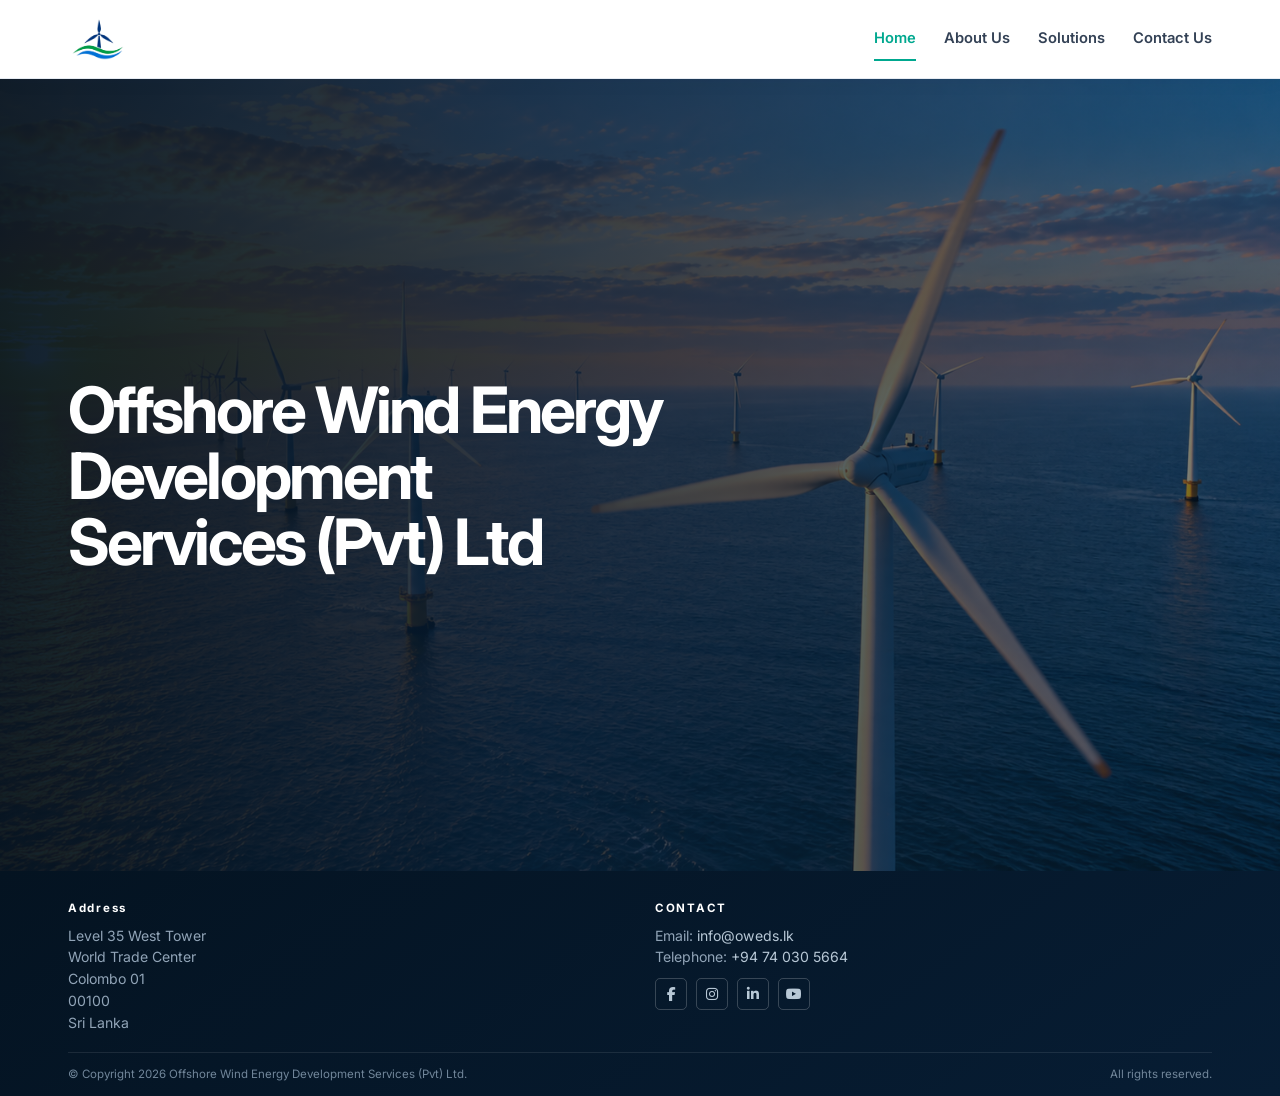
==== index.html @ 7c723510 "Add files via upload" ====
<!DOCTYPE html>
<html lang="en">
   <head>
      <meta charset="UTF-8" />
      <meta name="viewport" content="width=device-width, initial-scale=1.0" />
      <title>Offshore Wind Energy Development Services </title>
      <link rel="icon" type="image/png" href="assets/images/favicon.png">
      <meta
         name="description"
         content="Offshore Wind Energy Development Services (Pvt) Ltd connects global offshore-wind technology, investment and expertise with Sri Lankan capabilities."
      />
      <meta name="robots" content="index, follow" />
      <link rel="canonical" href="https://oweds.lk/" />
      <meta name="theme-color" content="#071D34" />
      <meta property="og:type" content="website" />
      <meta
         property="og:title"
         content="Offshore Wind Energy Development Services | OWEDS"
      />
      <meta
         property="og:description"
         content="Connecting global offshore-wind technology, investment and expertise with Sri Lankan capabilities."
      />
      <meta property="og:url" content="https://oweds.lk/" />
      <meta property="og:site_name" content="OWEDS.lk" />
      <meta name="twitter:card" content="summary_large_image" />
      <meta
         name="twitter:title"
         content="Offshore Wind Energy Development Services | OWEDS"
      />
      <meta
         name="twitter:description"
         content="Connecting global offshore-wind technology, investment and expertise with Sri Lankan capabilities."
      />
      <link rel="stylesheet" href="style.css" />
      <link
         href="https://fonts.googleapis.com/css2?family=Inter:wght@400;500;600;700;800&display=swap"
         rel="stylesheet"
      />
      <link
    rel="stylesheet"
    href="https://cdnjs.cloudflare.com/ajax/libs/font-awesome/6.7.2/css/all.min.css"
>
      <script type="application/ld+json">
         {
            "@context": "https://schema.org",
            "@graph": [
               {
                  "@type": "Organization",
                  "@id": "https://oweds.lk/#organization",
                  "name": "Offshore Wind Energy Development Services (Pvt) Ltd",
                  "url": "https://oweds.lk/",
                  "email": "info@oweds.lk",
                  "telephone": "+94 74 030 5664"
               },
               {
                  "@type": "WebSite",
                  "@id": "https://oweds.lk/#website",
                  "url": "https://oweds.lk/",
                  "name": "OWEDS.lk",
                  "publisher": { "@id": "https://oweds.lk/#organization" }
               }
            ]
         }
      </script>
   </head>
   <body>
      <header>
         <div class="container nav-container">
            <a href="index.html" class="brand" aria-label="OWEDS Home">
               <img src="assets/images/oweds-logo.png" alt="OWEDS" onerror="this.onerror=null;this.src='assets/images/oweds-logo.svg';"></a>
            <nav class="nav-links">
               <a href="index.html" class="active">Home</a
               ><a href="about.html">About Us</a
               ><a href="solutions.html">Solutions</a
               ><a href="contact.html">Contact Us</a
               >
            </nav>
         </div>
      </header>

<section class="hero">
            <div class="hero-overlay"></div>
            <div class="container">
               <div class="hero-content">
                  <!--<div class="hero-label">OFFSHORE WIND • SRI LANKA</div>-->
                  <h1>
                     Offshore Wind Energy Development <br>Services
                     (Pvt) Ltd
                  </h1>
                  
                  </div>
               </div>
            </div>
         </section>

      <main id="main-content" class="home-layout" aria-label="Home page content">
  <!-- Add the client-provided Home page text and sections here after approval. -->
</main>
      
      <footer>
   <div class="container">
      <div class="footer-content">
         <div class="footer-contact">
            <strong>Address</strong>
            <p>
               Level 35 West Tower<br />
               World Trade Center<br />
               Colombo 01<br />
               00100<br />
               Sri Lanka
            </p>
         </div>
         <div class="footer-contact">
            <strong>CONTACT</strong>

            <p>
               Email:
               <a href="mailto:info@oweds.lk">info@oweds.lk</a>
               <br />
               Telephone:
               <a href="tel:+94740305664">+94 74 030 5664</a>
            </p>

            <div class="social-links">
               <a
                  href="https://www.facebook.com/"
                  target="_blank"
                  rel="noopener noreferrer"
                  aria-label="Facebook"
               >
                  <i class="fa-brands fa-facebook-f"></i>
               </a>

               <a
                  href="https://www.instagram.com/"
                  target="_blank"
                  rel="noopener noreferrer"
                  aria-label="Instagram"
               >
                  <i class="fa-brands fa-instagram"></i>
               </a>

               <a
                  href="https://www.linkedin.com/company/"
                  target="_blank"
                  rel="noopener noreferrer"
                  aria-label="LinkedIn"
               >
                  <i class="fa-brands fa-linkedin-in"></i>
               </a>

               <a
                  href="https://www.youtube.com/"
                  target="_blank"
                  rel="noopener noreferrer"
                  aria-label="YouTube"
               >
                  <i class="fa-brands fa-youtube"></i>
               </a>
            </div>
         </div>
      </div>
      <div class="footer-bottom">
         <span
            >© Copyright 2026 Offshore Wind Energy Development Services (Pvt)
            Ltd.</span
         ><span>All rights reserved.</span>
      </div>
   </div>
</footer>

      <script src="script.js"></script>
   </body>
</html>
---- style.css ----
:root {

    --primary-color: #071d34;

    --primary-dark: #041321;

    --primary-light: #12395f;

    --accent-color: #00a88f;

    --accent-hover: #008f7a;

    --accent-light: #ddf7f2;

    --text-dark: #172337;

    --text-muted: #64748b;

    --text-light: #cbd5e1;

    --bg-light: #f4f7f9;

    --bg-white: #ffffff;

    --border-color: #e2e8f0;

    --border-dark: rgba(255, 255, 255, 0.12);

    --shadow-md: 0 15px 40px rgba(7, 29, 52, 0.1);

    --font-sans: "Inter", -apple-system, BlinkMacSystemFont, "Segoe UI", Roboto, Arial, sans-serif;

    --container-width: 1200px;

}



html {

    scroll-behavior: smooth;

    box-sizing: border-box;

}

*,

*::before,

*::after {

    box-sizing: inherit;

    margin: 0;

    padding: 0;

}

body {

    font-family: var(--font-sans);

    color: var(--text-dark);

    line-height: 1.7;

    background: var(--bg-light);

    -webkit-font-smoothing: antialiased;

    overflow-x: hidden;

}

img {

    max-width: 100%;

}

a {

    color: inherit;

}



h1,

h2,

h3,

h4,

h5,

h6 {

    color: var(--primary-color);

    font-weight: 700;

    line-height: 1.2;

    letter-spacing: -0.02em;

}

p {

    color: var(--text-muted);

}

.text-center {

    text-align: center;

}

.text-muted {

    color: var(--text-muted);

}

.mb-2 {

    margin-bottom: 1rem;

}

.mb-3 {

    margin-bottom: 1.5rem;

}

.mb-4 {

    margin-bottom: 2rem;

}

.mt-4 {

    margin-top: 2rem;

}



.container {

    width: 100%;

    max-width: var(--container-width);

    margin: 0 auto;

    padding: 0 28px;

}

.section {

    padding: 105px 0;

}

.section-bg-white {

    background: var(--bg-white);

}

.section-bg-light {

    background: var(--bg-light);

}



header {

    position: sticky;

    top: 0;

    z-index: 1000;

    background: rgba(255, 255, 255, 0.94);

    border-bottom: 1px solid rgba(226, 232, 240, 0.85);

    backdrop-filter: blur(16px);

    box-shadow: 0 4px 18px rgba(7, 29, 52, 0.035);

}

.nav-container {

    min-height: 78px;

    display: flex;

    align-items: center;

    justify-content: space-between;

}

.brand {

    display: inline-flex;

    align-items: center;

    color: var(--primary-color);

    text-decoration: none;

    font-size: 1.3rem;

    font-weight: 800;

    letter-spacing: 0.5px;

}

.brand span {

    color: var(--accent-color);

    margin-left: 4px;

}

.nav-links {

    display: flex;

    align-items: center;

    gap: 34px;

}

.nav-links a {

    position: relative;

    color: #334155;

    text-decoration: none;

    font-size: 0.92rem;

    font-weight: 600;

    transition: color 0.25s ease;

}

.nav-links a::after {

    content: "";

    position: absolute;

    left: 0;

    bottom: -9px;

    width: 0;

    height: 2px;

    background: var(--accent-color);

    transition: width 0.25s ease;

}

.nav-links a:hover,

.nav-links a.active {

    color: var(--accent-color);

}

.nav-links a:hover::after,

.nav-links a.active::after {

    width: 100%;

}

.nav-cta {

    padding: 10px 17px;

    border: 1px solid var(--primary-color);

    color: var(--primary-color) !important;

}

.nav-cta::after {

    display: none;

}



.btn {

    display: inline-flex;

    align-items: center;

    justify-content: center;

    min-height: 52px;

    padding: 0 28px;

    border: 2px solid transparent;

    border-radius: 3px;

    font-size: 0.9rem;

    font-weight: 700;

    text-decoration: none;

    cursor: pointer;

    transition: all 0.25s ease;

}

.btn:hover {

    transform: translateY(-3px);

}

.btn-primary {

    background: var(--accent-color);

    color: #fff;

    box-shadow: 0 10px 25px rgba(0, 168, 143, 0.18);

}

.btn-primary:hover {

    background: var(--accent-hover);

    box-shadow: 0 14px 30px rgba(0, 168, 143, 0.25);

}

.btn-outline {

    background: transparent;

    color: #fff;

    border-color: rgba(255, 255, 255, 0.75);

}

.btn-outline:hover {

    background: #fff;

    color: var(--primary-color);

    border-color: #fff;

}



.hero {

    position: relative;

    min-height: 760px;

    height: 88vh;

    display: flex;

    align-items: center;

    overflow: hidden;

    background: var(--primary-color) url("./assets/images/hero-bg.png") center/cover no-repeat;

}

.hero-overlay {

    position: absolute;

    inset: 0;

    background: linear-gradient(90deg, rgba(4, 19, 33, 0.94), rgba(7, 29, 52, 0.82) 42%, rgba(7, 29, 52, 0.48));

    z-index: 1;

}

.hero .container {

    position: relative;

    z-index: 2;

}

.hero-content {

    max-width: 860px;

    padding-top: 30px;

}

.hero-label,

.section-label {

    display: inline-block;

    color: var(--accent-color);

    font-size: 0.72rem;

    font-weight: 800;

    letter-spacing: 0.16em;

    text-transform: uppercase;

}

.hero-label {

    margin-bottom: 24px;

    color: #8eeadd;

}

.hero-label::before {

    content: "";

    display: inline-block;

    width: 34px;

    height: 2px;

    margin-right: 12px;

    vertical-align: middle;

    background: var(--accent-color);

}

.hero h1 {

    max-width: 860px;

    margin-bottom: 28px;

    color: #fff;

    font-size: clamp(3rem, 5vw, 5.1rem);

    line-height: 1.03;

    letter-spacing: -0.045em;

}

.hero h1 span {

    display: block;

    color: #69e4d1;

}

.hero-subtitle {

    max-width: 700px;

    margin-bottom: 34px;

    color: #e2e8f0;

    font-size: 1.2rem;

    line-height: 1.8;

}

.hero-buttons {

    display: flex;

    flex-wrap: wrap;

    gap: 14px;

}

.hero-location {

    margin-top: 42px;

    color: rgba(255, 255, 255, 0.65);

    font-size: 0.72rem;

    font-weight: 700;

    letter-spacing: 0.15em;

    text-transform: uppercase;

}



.page-header {

    padding: 95px 0;

    text-align: center;

    background: linear-gradient(135deg, var(--primary-dark), var(--primary-color));

    color: #fff;

}

.page-header .section-label {

    color: #72e4d3;

    margin-bottom: 17px;

}

.page-header h1 {

    color: #fff;

    font-size: clamp(2.3rem, 4vw, 3.5rem);

}

.page-header p {

    max-width: 760px;

    margin: 18px auto 0;

    color: #b9c7d5;

}



.section-intro {

    max-width: 850px;

    margin-bottom: 58px;

}

.section-intro .section-label {

    margin-bottom: 18px;

}

.section-intro h2 {

    margin-bottom: 22px;

    font-size: clamp(2.1rem, 3.6vw, 3.2rem);

    letter-spacing: -0.035em;

}

.section-intro p {

    max-width: 760px;

    font-size: 1rem;

    line-height: 1.88;

}



.bridge-grid {

    display: grid;

    grid-template-columns: minmax(0, 1.05fr) minmax(0, 0.95fr);

    gap: 70px;

    align-items: stretch;

}

.bridge-content h3 {

    margin-bottom: 24px;

    font-size: 2.1rem;

}

.bridge-content p {

    max-width: 650px;

    margin-bottom: 18px;

    line-height: 1.88;

}

.text-link {

    display: inline-flex;

    margin-top: 10px;

    color: var(--primary-color);

    text-decoration: none;

    font-weight: 700;

}

.text-link:hover {

    color: var(--accent-color);

}

.growth-card {

    position: relative;

    padding: 42px;

    background: linear-gradient(145deg, #f4f8fa, #eef4f7);

    border: 1px solid var(--border-color);

    box-shadow: var(--shadow-md);

    overflow: hidden;

}

.growth-card-header {

    display: flex;

    gap: 18px;

    margin-bottom: 28px;

}

.growth-card .small-label {

    display: block;

    margin-bottom: 7px;

    color: var(--text-muted);

    font-size: 0.65rem;

    font-weight: 800;

    letter-spacing: 0.15em;

    text-transform: uppercase;

}

.growth-card h3 {

    font-size: 1.8rem;

}

.growth-number {

    color: var(--accent-color);

    font-size: 1.4rem;

    font-weight: 800;

}

.impact-list {

    border-top: 1px solid var(--border-color);

    margin-top: 28px;

}

.impact-item {

    display: grid;

    grid-template-columns: 1fr;

    padding: 17px 0;

    border-bottom: 1px solid var(--border-color);

}

.impact-item strong {

    color: var(--primary-color);

    font-size: 0.9rem;

}



.section-dark {

    position: relative;

    background: linear-gradient(135deg, var(--primary-dark), var(--primary-color));

    overflow: hidden;

}

.section-heading-light {

    max-width: 780px;

    margin-bottom: 55px;

}

.section-heading-light .section-label {

    color: #72e4d3;

}

.section-heading-light h2 {

    color: #fff;

    margin: 17px 0 20px;

    font-size: clamp(2.2rem, 3.5vw, 3.3rem);

}

.section-heading-light p {

    color: #afc0d0;

    max-width: 700px;

}

.why-grid {

    display: grid;

    grid-template-columns: repeat(4, 1fr);

    gap: 18px;

}

.why-card {

    min-height: 300px;

    padding: 32px 27px;

    background: rgba(255, 255, 255, 0.035);

    border: 1px solid var(--border-dark);

    transition: all 0.3s ease;

}

.why-card:hover {

    transform: translateY(-7px);

    background: rgba(255, 255, 255, 0.06);

    border-color: rgba(0, 168, 143, 0.5);

}

.why-card h3 {

    color: #fff;

    margin-bottom: 14px;

    font-size: 1.18rem;

}

.why-card p {

    color: #9fb1c2;

    font-size: 0.9rem;

    line-height: 1.75;

}



.positioning-flow {

    display: grid;

    grid-template-columns: 1fr auto 1fr auto 1fr auto 1fr auto 1.25fr;

    align-items: stretch;

    gap: 12px;

    padding: 28px;

    background: #f6f9fa;

    border: 1px solid var(--border-color);

}

.flow-item {

    min-height: 150px;

    padding: 22px;

    display: flex;

    flex-direction: column;

    justify-content: space-between;

    background: #fff;

    border: 1px solid var(--border-color);

}

.flow-item span {

    color: var(--accent-color);

    font-size: 0.68rem;

    font-weight: 800;

    letter-spacing: 0.12em;

}

.flow-item h3 {

    font-size: 0.98rem;

    line-height: 1.35;

}

.flow-item.highlight {

    background: linear-gradient(145deg, var(--primary-color), var(--primary-light));

    border-color: transparent;

}

.flow-item.highlight h3 {

    color: #fff;

}

.flow-item.highlight span {

    color: #72e4d3;

}

.flow-arrow {

    align-self: center;

    color: var(--accent-color);

    font-size: 1.5rem;

    font-weight: 700;

}



.cta-section {

    padding: 110px 0;

    background: linear-gradient(135deg, #eaf7f4, #f4f8fa);

    border-top: 1px solid var(--border-color);

}

.cta-content {

    max-width: 850px;

}

.cta-content h2 {

    margin: 17px 0 23px;

    font-size: clamp(2.2rem, 4vw, 4rem);

    letter-spacing: -0.035em;

}

.cta-content p {

    max-width: 720px;

    margin-bottom: 32px;

    line-height: 1.85;

}



/* About */

.about-intro {

    max-width: 850px;

    margin-bottom: 58px;

}

.about-intro .about-intro-label {

    display: inline-block;

    margin-bottom: 18px;

    color: var(--accent-color);

    font-size: 0.72rem;

    font-weight: 800;

    letter-spacing: 0.16em;

    text-transform: uppercase;

}

.about-intro h2 {

    margin-bottom: 24px;

    font-size: clamp(2.3rem, 4vw, 3.5rem);

}

.about-intro p {

    max-width: 800px;

    margin-bottom: 18px;

    line-height: 1.9;

}

.about-role-grid {

    display: grid;

    grid-template-columns: repeat(3, 1fr);

    gap: 18px;

}

.about-role-card {

    min-height: 285px;

    padding: 32px 28px;

    background: #fff;

    border: 1px solid var(--border-color);

    transition: all 0.3s ease;

}

.about-role-card:hover {

    transform: translateY(-7px);

    border-color: rgba(0, 168, 143, 0.45);

    box-shadow: var(--shadow-md);

}

.about-role-card h3 {

    margin-bottom: 15px;

    font-size: 1.2rem;

}

.about-role-card p {

    font-size: 0.9rem;

    line-height: 1.8;

}

.vision-mission-grid {

    display: grid;

    grid-template-columns: repeat(2, 1fr);

    gap: 22px;

}

.vision-card,

.mission-card {

    min-height: 430px;

    padding: 42px;

    border: 1px solid var(--border-color);

}

.vision-card {

    background: #fff;

}

.mission-card {

    background: linear-gradient(145deg, var(--primary-color), var(--primary-light));

}

.vision-card h2,

.mission-card h2 {

    margin: 17px 0 24px;

    font-size: 2rem;

}

.mission-card h2 {

    color: #fff;

}

.mission-card .section-label {

    color: #72e4d3;

}

.vm-quote {

    font-size: 0.98rem;

    line-height: 1.9;

}

.vision-card .vm-quote {

    color: var(--text-muted);

}

.mission-card .vm-quote {

    color: #c6d3de;

}

.approach-grid {

    display: grid;

    grid-template-columns: 1fr auto 1fr;

    align-items: stretch;

    gap: 25px;

}

.approach-side {

    padding: 40px;

    background: var(--bg-light);

    border: 1px solid var(--border-color);

}

.approach-side h3 {

    margin-bottom: 18px;

    font-size: 1.65rem;

}

.approach-side p {

    font-size: 0.94rem;

    line-height: 1.85;

}

.approach-divider {

    display: flex;

    align-items: center;

    justify-content: center;

    width: 55px;

}

.approach-divider span {

    display: flex;

    align-items: center;

    justify-content: center;

    width: 45px;

    height: 45px;

    border-radius: 50%;

    background: var(--accent-color);

    color: #fff;

    font-size: 1.25rem;

    font-weight: 700;

}

.partner-grid {

    display: grid;

    grid-template-columns: repeat(4, 1fr);

    gap: 18px;

}

.partner-card {

    min-height: 285px;

    padding: 30px 26px;

    background: rgba(255, 255, 255, 0.04);

    border: 1px solid var(--border-dark);

    transition: all 0.3s ease;

}

.partner-card:hover {

    transform: translateY(-7px);

    background: rgba(255, 255, 255, 0.07);

    border-color: rgba(0, 168, 143, 0.5);

}

.partner-card h3 {

    color: #fff;

    margin-bottom: 14px;

    font-size: 1.08rem;

}

.partner-card p {

    color: #99aebf;

    font-size: 0.88rem;

    line-height: 1.75;

}

.value-chain-modern {

    display: grid;

    grid-template-columns: repeat(3, 1fr);

    gap: 18px;

}

.value-chain-item {

    min-height: 205px;

    padding: 28px;

    background: #fff;

    border: 1px solid var(--border-color);

    transition: all 0.3s ease;

}

.value-chain-item:hover {

    transform: translateY(-6px);

    box-shadow: var(--shadow-md);

}

.value-chain-item strong {

    display: block;

    margin-bottom: 10px;

    color: var(--primary-color);

    font-size: 1.05rem;

}

.value-chain-item p {

    font-size: 0.86rem;

    line-height: 1.75;

}



/* Solutions */

.service-grid {

    display: grid;

    grid-template-columns: repeat(3, 1fr);

    gap: 18px;

}

.service-card {

    min-height: 240px;

    padding: 32px 28px;

    background: #fff;

    border: 1px solid var(--border-color);

    transition: all 0.3s ease;

}

.service-card:hover {

    transform: translateY(-7px);

    border-color: rgba(0, 168, 143, 0.4);

    box-shadow: var(--shadow-md);

}

.service-card h3 {

    margin-bottom: 14px;

    font-size: 1.12rem;

}

.service-card p {

    font-size: 0.88rem;

    line-height: 1.8;

}

.solutions-objectives-grid {

    display: grid;

    grid-template-columns: repeat(4, 1fr);

    gap: 18px;

}

.solutions-objective-card {

    min-height: 300px;

    padding: 30px 26px;

    background: #fff;

    border: 1px solid var(--border-color);

    transition: all 0.3s ease;

}

.solutions-objective-card:hover {

    transform: translateY(-7px);

    border-color: rgba(0, 168, 143, 0.4);

    box-shadow: var(--shadow-md);

}

.solutions-objective-card h3 {

    margin-bottom: 14px;

    font-size: 1.06rem;

}

.solutions-objective-card p {

    font-size: 0.86rem;

    line-height: 1.75;

}



/* Contact */

.contact-intro {

    max-width: 850px;

    margin-bottom: 58px;

}

.contact-intro h2 {

    margin: 17px 0 24px;

    font-size: clamp(2.2rem, 3.8vw, 3.3rem);

}

.contact-intro p {

    max-width: 820px;

    margin-bottom: 18px;

    line-height: 1.9;

}

.contact-layout {

    display: grid;

    grid-template-columns: minmax(0, 1fr) minmax(0, 0.9fr);

    gap: 24px;

    align-items: stretch;

}

.contact-details {

    padding: 42px;

    background: var(--bg-light);

    border: 1px solid var(--border-color);

}

.contact-detail-header {

    margin-bottom: 38px;

}

.contact-detail-header h3 {

    margin-top: 17px;

    font-size: 1.8rem;

}

.contact-detail-item {

    display: flex;

    align-items: center;

    gap: 18px;

    padding: 22px 0;

    border-bottom: 1px solid var(--border-color);

}

.contact-detail-icon {

    display: flex;

    align-items: center;

    justify-content: center;

    flex-shrink: 0;

    width: 48px;

    height: 48px;

    background: var(--accent-light);

    color: var(--accent-color);

    font-weight: 800;

}

.contact-detail-item span {

    display: block;

    margin-bottom: 5px;

    color: var(--text-muted);

    font-size: 0.65rem;

    font-weight: 800;

    letter-spacing: 0.14em;

}

.contact-detail-item a {

    color: var(--primary-color);

    font-size: 1rem;

    font-weight: 700;

    text-decoration: none;

}

.contact-detail-item a:hover {

    color: var(--accent-color);

}

.contact-note {

    margin-top: 28px;

    padding: 20px;

    background: #fff;

    border-left: 3px solid var(--accent-color);

}

.contact-note strong {

    display: block;

    margin-bottom: 8px;

    color: var(--primary-color);

    font-size: 0.9rem;

}

.contact-note p {

    font-size: 0.86rem;

    line-height: 1.75;

}

.contact-action-card {

    position: relative;

    display: flex;

    flex-direction: column;

    justify-content: center;

    padding: 50px;

    background: linear-gradient(145deg, var(--primary-color), var(--primary-light));

    overflow: hidden;

}

.contact-action-card .section-label {

    color: #72e4d3;

}

.contact-action-card h2 {

    max-width: 500px;

    margin: 17px 0 20px;

    color: #fff;

    font-size: clamp(2rem, 3.2vw, 2.8rem);

}

.contact-action-card p {

    max-width: 510px;

    margin-bottom: 30px;

    color: #b8c8d6;

    line-height: 1.85;

}

.contact-partnership-grid {

    display: grid;

    grid-template-columns: repeat(4, 1fr);

    gap: 18px;

}

.contact-partnership-card {

    min-height: 250px;

    padding: 30px 26px;

    background: #fff;

    border: 1px solid var(--border-color);

    transition: all 0.3s ease;

}

.contact-partnership-card:hover {

    transform: translateY(-7px);

    border-color: rgba(0, 168, 143, 0.4);

    box-shadow: var(--shadow-md);

}

.contact-partnership-card h3 {

    margin-bottom: 13px;

    font-size: 1.08rem;

}

.contact-partnership-card p {

    font-size: 0.86rem;

    line-height: 1.75;

}



/* Generic */

.card {

    height: 100%;

    padding: 40px 30px;

    background: #fff;

    border: 1px solid var(--border-color);

    transition: all 0.3s ease;

}

.card:hover {

    transform: translateY(-6px);

    box-shadow: var(--shadow-md);

    border-color: rgba(0, 168, 143, 0.4);

}

.form-group {

    margin-bottom: 1.5rem;

}

.form-control {

    width: 100%;

    padding: 14px 16px;

    border: 1px solid var(--border-color);

    border-radius: 4px;

    background: #fff;

    font-family: var(--font-sans);

    font-size: 1rem;

}

.form-control:focus {

    outline: none;

    border-color: var(--accent-color);

    box-shadow: 0 0 0 4px rgba(0, 168, 143, 0.08);

}



footer {

    padding: 70px 0 28px;

    background: linear-gradient(145deg, #041321, var(--primary-color));

    color: #fff;

}

.footer-content {

    display: grid;

    grid-template-columns: 1.5fr 1fr;

    gap: 60px;

    padding-bottom: 45px;

}

.footer-brand .brand {

    margin-bottom: 17px;

    color: #fff;

}

.footer-brand p,

.footer-contact p {

    color: #91a4b7;

}

.footer-contact strong {

    display: block;

    margin-bottom: 14px;

    color: #fff;

    font-size: 0.72rem;

    letter-spacing: 0.15em;

}

.footer-contact a {

    color: #b8c8d6;

    text-decoration: none;

}

.footer-contact a:hover {

    color: #72e4d3;

}

.footer-bottom {

    display: flex;

    justify-content: space-between;

    gap: 20px;

    padding-top: 25px;

    border-top: 1px solid rgba(255, 255, 255, 0.09);

    color: #71869a;

    font-size: 0.76rem;

}



.reveal {

    opacity: 0;

    transform: translateY(30px);

    transition:

        opacity 0.75s ease,

        transform 0.75s cubic-bezier(0.5, 0, 0, 1);

}

.reveal.active {

    opacity: 1;

    transform: translateY(0);

}



@media (max-width: 1100px) {

    .why-grid,

    .solutions-objectives-grid,

    .partner-grid,

    .contact-partnership-grid {

        grid-template-columns: repeat(2, 1fr);

    }

    .positioning-flow {

        grid-template-columns: repeat(2, 1fr);

    }

    .flow-arrow {

        display: none;

    }

    .service-grid {

        grid-template-columns: repeat(2, 1fr);

    }

}



@media (max-width: 992px) {

    .bridge-grid,

    .contact-layout,

    .vision-mission-grid {

        grid-template-columns: 1fr;

        gap: 28px;

    }

    .about-role-grid,

    .value-chain-modern {

        grid-template-columns: repeat(2, 1fr);

    }

    .approach-grid {

        grid-template-columns: 1fr;

    }

    .approach-divider {

        width: 100%;

        height: 55px;

    }

    .approach-divider span {

        transform: rotate(90deg);

    }

}



@media (max-width: 768px) {

    .container {

        padding: 0 20px;

    }

    .section {

        padding: 75px 0;

    }

    .nav-container {

        flex-direction: column;

        gap: 16px;

        padding: 18px 20px;

    }

    .nav-links {

        flex-wrap: wrap;

        justify-content: center;

        gap: 16px 20px;

    }

    .nav-cta {

        display: none;

    }

    .hero {

        min-height: 680px;

        height: auto;

        padding: 105px 0;

    }

    .hero h1 {

        font-size: clamp(2.7rem, 11vw, 4rem);

    }

    .hero-subtitle {

        font-size: 1rem;

    }

    .hero-buttons {

        flex-direction: column;

        align-items: stretch;

    }

    .hero-buttons .btn {

        width: 100%;

    }

    .hero-location {

        font-size: 0.6rem;

        line-height: 1.8;

    }

    .about-role-grid,

    .value-chain-modern,

    .why-grid,

    .solutions-objectives-grid,

    .service-grid,

    .partner-grid,

    .contact-partnership-grid {

        grid-template-columns: 1fr;

    }

    .positioning-flow {

        grid-template-columns: 1fr;

        padding: 15px;

    }

    .flow-arrow {

        display: block;

        transform: rotate(90deg);

        height: 20px;

        text-align: center;

    }

    .footer-content {

        grid-template-columns: 1fr;

        text-align: center;

        gap: 35px;

    }

    .footer-bottom {

        flex-direction: column;

        text-align: center;

    }

    .footer-heading {

    display: block;

    margin-bottom: 14px;

    color: white;

    font-size: 0.72rem;

    letter-spacing: 0.15em;

    }
}


/* Responsive logo */
.brand {
    display: inline-flex;
    align-items: center;
    flex: 0 1 auto;
    min-width: 0;
    text-decoration: none;
}

.brand img {
    display: block;
    width: auto;
    height: 42px;
    max-width: 180px;
    object-fit: contain;
}

/* Keep the logo and navigation inline on tablets and small desktops. */
@media (min-width: 601px) and (max-width: 1100px) {
    .nav-container {
        flex-direction: row;
        flex-wrap: nowrap;
        align-items: center;
        gap: 12px;
        padding: 12px 20px;
    }

    .brand {
        flex-shrink: 1;
    }

    .brand img {
        height: 34px;
        max-width: 145px;
    }

    .nav-links {
        flex: 1 1 auto;
        min-width: 0;
        flex-wrap: nowrap;
        justify-content: flex-end;
        gap: clamp(8px, 1.3vw, 16px);
    }

    .nav-links a {
        font-size: clamp(0.72rem, 1.45vw, 0.86rem);
        white-space: nowrap;
    }

    .nav-cta {
        padding: 7px 10px;
    }
}

/* Keep the full desktop header balanced. */
@media (min-width: 1101px) {
    .nav-container {
        flex-direction: row;
        align-items: center;
        justify-content: space-between;
        gap: 20px;
    }

    .brand img {
        height: 42px;
        max-width: 180px;
    }

    .nav-links {
        gap: clamp(18px, 2.2vw, 34px);
    }
}

/* On narrow phones, keep the logo within the available width. */
@media (max-width: 600px) {
    .brand img {
        height: 40px;
        max-width: 170px;
    }
}

/* Footer social media icons */
.social-links {
    display: flex;
    align-items: center;
    gap: 12px;
    margin-top: 20px;
}

.social-links a {
    display: inline-flex;
    align-items: center;
    justify-content: center;
    width: 40px;
    height: 40px;
    border: 1px solid rgba(255, 255, 255, 0.2);
    border-radius: 5px;
    color: #b8c8d6;
    font-size: 17px;
    text-decoration: none;
    transition: all 0.25s ease;
}

.social-links a:hover {
    background: var(--accent-color);
    border-color: var(--accent-color);
    color: #ffffff;
    transform: translateY(-3px);
}

@media (max-width: 768px) {
    .social-links {
        justify-content: center;
    }
}

/* Separate contact call-to-action section */
.contact-cta-section {
    padding: 80px 0;
}

/* Centered contact card */
.contact-action-card-centered {
    width: 100%;
    max-width: 900px;
    min-height: 350px;
    margin: 0 auto;
    align-items: center;
    justify-content: center;
    text-align: center;
    padding: clamp(30px, 5vw, 65px);
}

/* Center the card content */
.contact-action-card-centered .section-label {
    display: block;
    margin-bottom: 10px;
}

.contact-action-card-centered h2 {
    max-width: 700px;
    margin: 17px auto 20px;
}

.contact-action-card-centered p {
    max-width: 650px;
    margin: 0 auto 30px;
}

.contact-action-card-centered .btn {
    align-self: center;
}

/* Tablet and mobile adjustments */
@media (max-width: 768px) {
    .contact-cta-section {
        padding: 55px 0;
    }

    .contact-action-card-centered {
        min-height: auto;
        padding: 35px 22px;
    }
}


/* =========================================================
   OWEDS layout revision — shared banners, responsive layout
   ========================================================= */
html { min-height: 100%; }
body {
  min-height: 100vh;
  display: flex;
  flex-direction: column;
}
body > header { flex: 0 0 auto; width: 100%; }
.site-banner {
  position: relative;
  isolation: isolate;
  display: flex;
  align-items: center;
  justify-content: center;
  width: 100%;
  height: clamp(40px, 8.25vw, 66px);
  min-height: 40px;
  overflow: hidden;
  background-color: #071d34;
  background-image:
    linear-gradient(90deg, rgba(4, 19, 33, .73), rgba(7, 29, 52, .56), rgba(4, 19, 33, .73)),
    url("assets/images/hero-bg.png"),
    url("assets/images/banner-bg.svg");
  background-position: center, center 43%, center;
  background-size: cover, cover, cover;
  background-repeat: no-repeat;
  text-align: center;
}
.site-banner-inner {
  width: 100%;
  max-width: 1500px;
  margin: 0 auto;
  padding: 0 14px;
}
.site-banner h1 {
  margin: 0;
  padding: 0;
  color: #fff;
  font-family: "Inter", -apple-system, BlinkMacSystemFont, "Segoe UI", Arial, sans-serif;
  font-size: 22px;
  font-weight: 600;
  line-height: 1.1;
  letter-spacing: .005em;
  text-align: center;
  white-space: nowrap;
}
main { flex: 1 0 auto; width: 100%; }
main.home-layout {
  flex: 1 0 auto;
  min-height: 0;
  padding: 0;
  background: #fff;
}
/* Typography styles are ready for the text the client will provide later. */
.client-copy { max-width: 900px; margin: 0 auto; font-family: var(--font-sans); }
.client-copy h2 { margin: 0 0 20px; font-size: clamp(1.7rem, 3.4vw, 2.6rem); line-height: 1.2; }
.client-copy h3 { margin: 28px 0 12px; font-size: clamp(1.2rem, 2.3vw, 1.55rem); }
.client-copy p { margin: 0 0 18px; font-size: 1rem; line-height: 1.85; }
footer {
  flex: 0 0 auto;
  width: 100%;
  padding: 28px 0 12px;
}
.footer-content {
  grid-template-columns: minmax(0, 1fr) minmax(0, 1fr);
  gap: 30px;
  padding-bottom: 18px;
}
.footer-contact strong { margin-bottom: 6px; }
.footer-contact p { margin-bottom: 0; font-size: .88rem; line-height: 1.55; }
.social-links { margin-top: 10px; gap: 9px; }
.social-links a { width: 32px; height: 32px; font-size: 14px; }
.footer-bottom {
  align-items: center;
  gap: 14px;
  padding-top: 12px;
  font-size: .72rem;
}
.footer-bottom span:last-child { margin-left: auto; text-align: right; white-space: nowrap; }

@media (max-width: 768px) {
  .site-banner { height: clamp(40px, 8.25vw, 58px); }
  .site-banner-inner { padding: 0 10px; }
  .site-banner h1 { font-size: clamp(10px, 2.9vw, 18px); letter-spacing: 0; }
  body > header .nav-container { min-height: auto; }
  .footer-content { grid-template-columns: 1fr 1fr; gap: 22px; padding-bottom: 16px; }
  footer { padding: 24px 0 10px; }
  .footer-bottom { align-items: flex-start; }
}
@media (max-width: 480px) {
  .site-banner { height: 40px; }
  .site-banner h1 { font-size: clamp(9.5px, 2.75vw, 13px); }
  .footer-content { grid-template-columns: 1fr; gap: 18px; }
  .footer-bottom { flex-direction: column; gap: 5px; }
  .footer-bottom span:last-child { margin-left: 0; text-align: left; }
  .footer-contact p { font-size: .86rem; }
}

@media (prefers-reduced-motion: reduce) {
  html { scroll-behavior: auto; }
  *, *::before, *::after { animation-duration: .01ms !important; transition-duration: .01ms !important; }
}
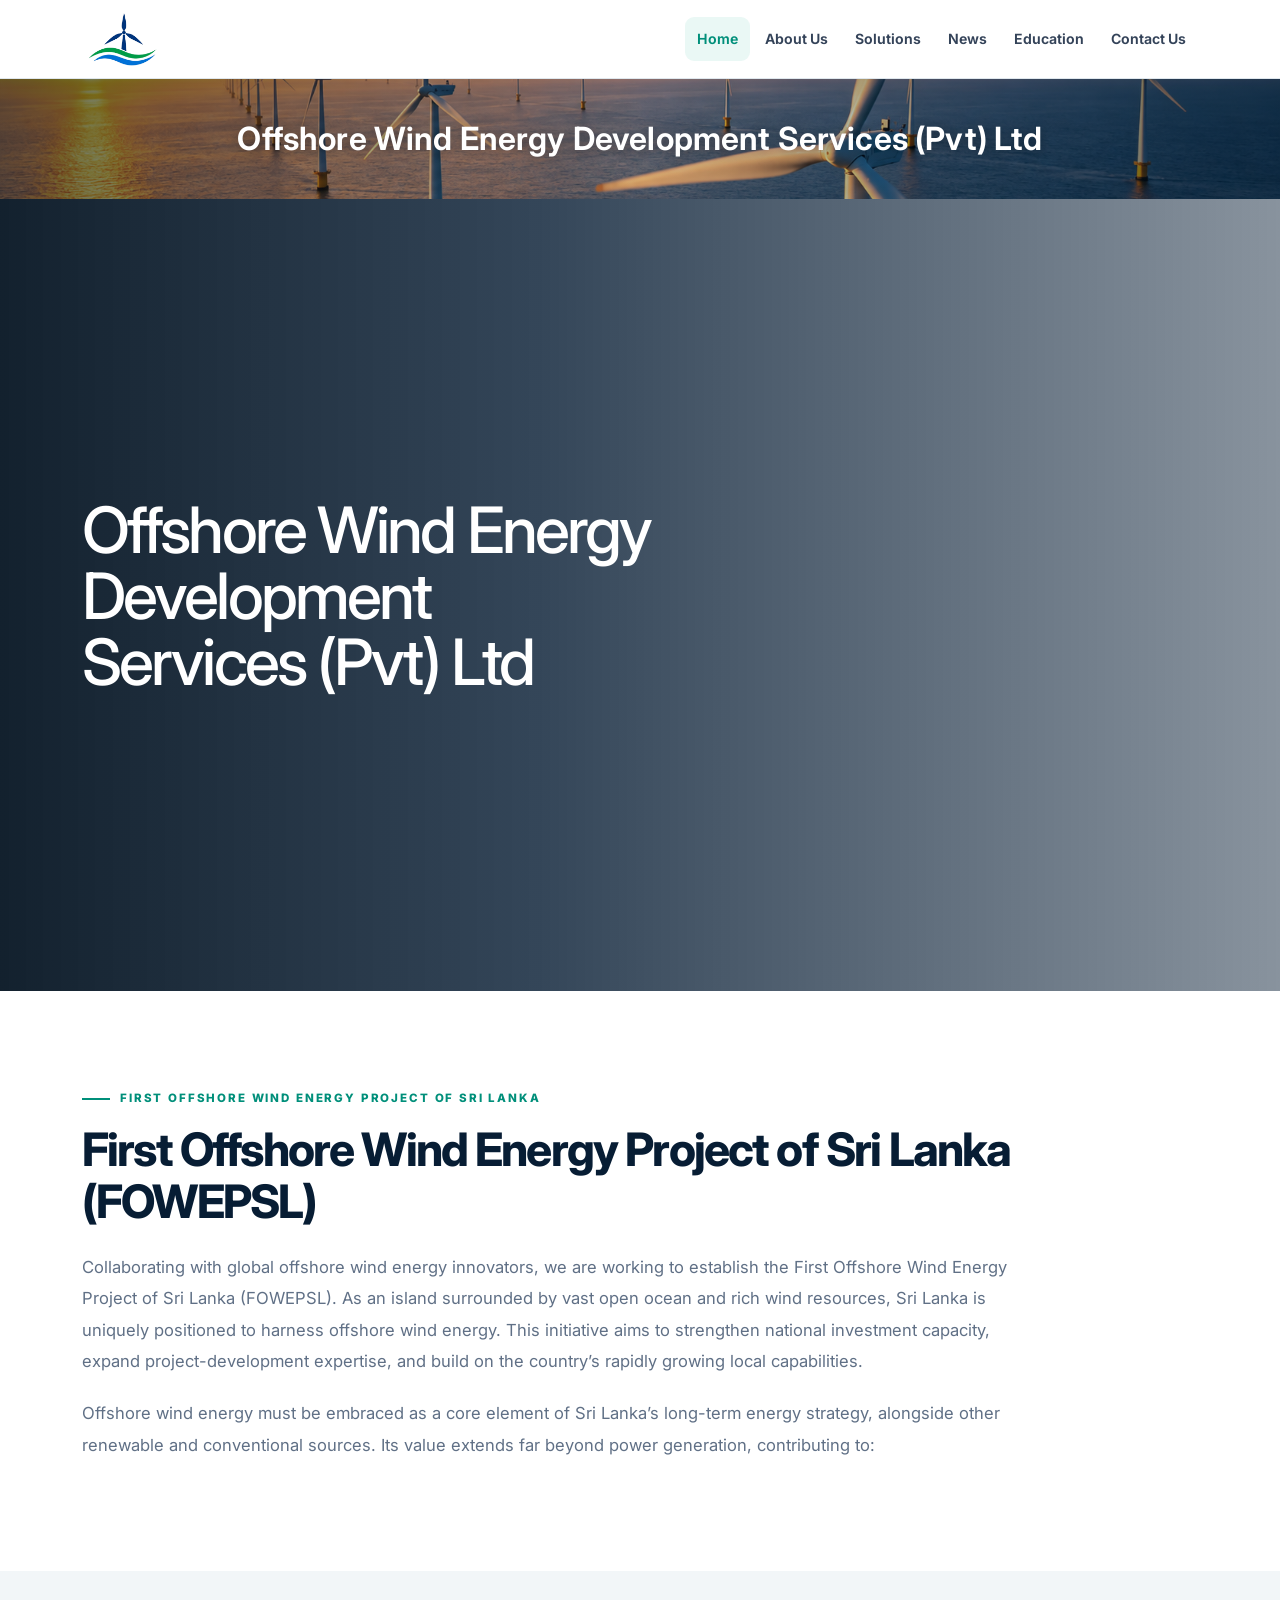
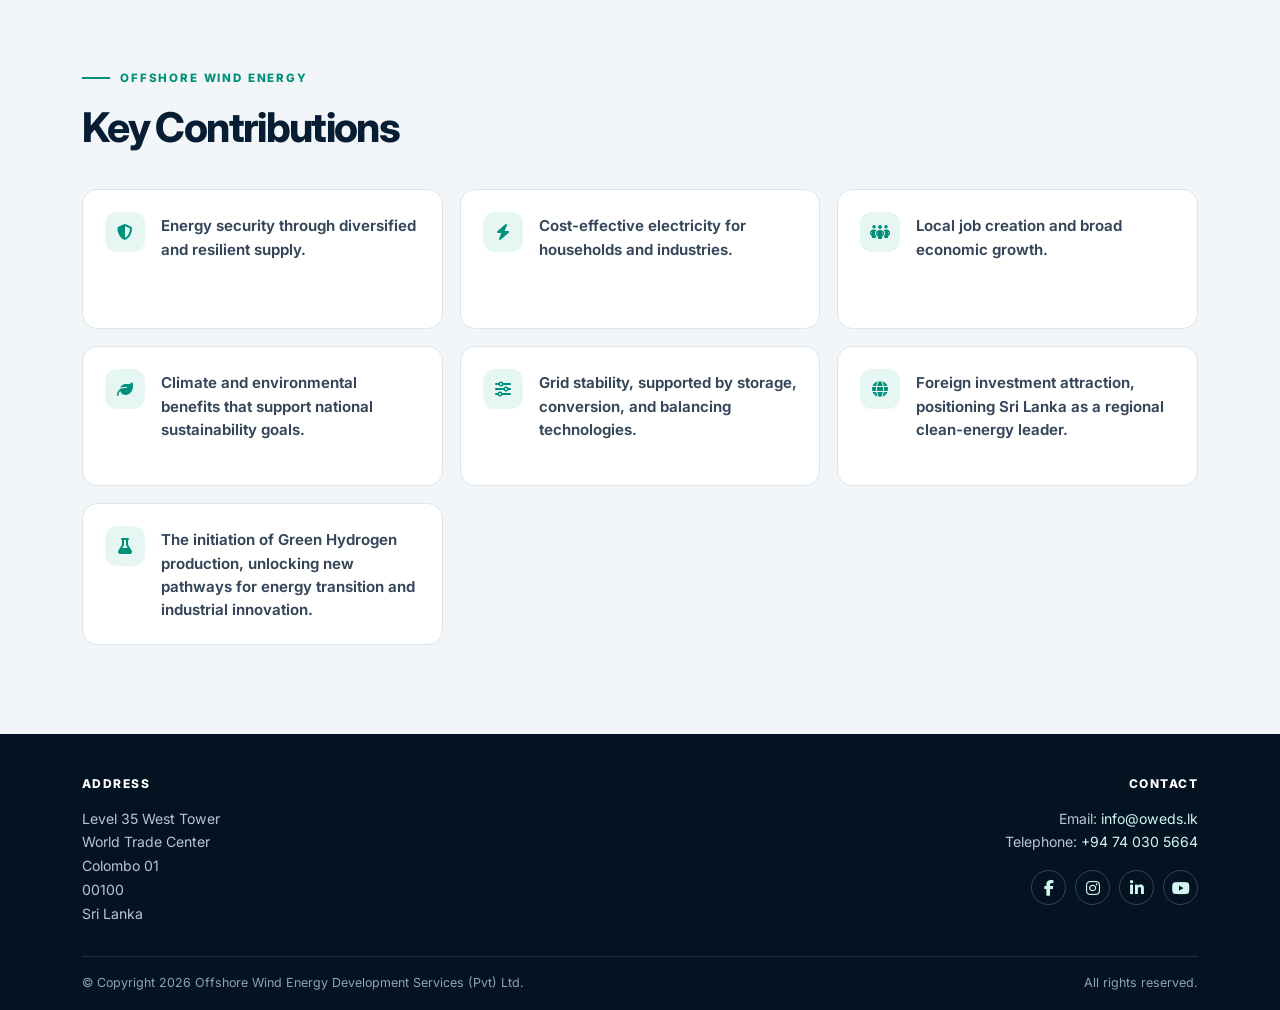
==== commit 99622ae8: "Add files via upload" ====
--- a/index.html
+++ b/index.html
@@ -1,85 +1,98 @@
-<!DOCTYPE html>
+<!doctype html>
 <html lang="en">
-   <head>
-      <meta charset="UTF-8" />
-      <meta name="viewport" content="width=device-width, initial-scale=1.0" />
-      <title>Offshore Wind Energy Development Services </title>
-      <link rel="icon" type="image/png" href="assets/images/favicon.png">
-      <meta
-         name="description"
-         content="Offshore Wind Energy Development Services (Pvt) Ltd connects global offshore-wind technology, investment and expertise with Sri Lankan capabilities."
-      />
-      <meta name="robots" content="index, follow" />
-      <link rel="canonical" href="https://oweds.lk/" />
-      <meta name="theme-color" content="#071D34" />
-      <meta property="og:type" content="website" />
-      <meta
-         property="og:title"
-         content="Offshore Wind Energy Development Services | OWEDS"
-      />
-      <meta
-         property="og:description"
-         content="Connecting global offshore-wind technology, investment and expertise with Sri Lankan capabilities."
-      />
-      <meta property="og:url" content="https://oweds.lk/" />
-      <meta property="og:site_name" content="OWEDS.lk" />
-      <meta name="twitter:card" content="summary_large_image" />
-      <meta
-         name="twitter:title"
-         content="Offshore Wind Energy Development Services | OWEDS"
-      />
-      <meta
-         name="twitter:description"
-         content="Connecting global offshore-wind technology, investment and expertise with Sri Lankan capabilities."
-      />
-      <link rel="stylesheet" href="style.css" />
-      <link
-         href="https://fonts.googleapis.com/css2?family=Inter:wght@400;500;600;700;800&display=swap"
-         rel="stylesheet"
-      />
-      <link
-    rel="stylesheet"
-    href="https://cdnjs.cloudflare.com/ajax/libs/font-awesome/6.7.2/css/all.min.css"
->
-      <script type="application/ld+json">
-         {
-            "@context": "https://schema.org",
-            "@graph": [
-               {
-                  "@type": "Organization",
-                  "@id": "https://oweds.lk/#organization",
-                  "name": "Offshore Wind Energy Development Services (Pvt) Ltd",
-                  "url": "https://oweds.lk/",
-                  "email": "info@oweds.lk",
-                  "telephone": "+94 74 030 5664"
-               },
-               {
-                  "@type": "WebSite",
-                  "@id": "https://oweds.lk/#website",
-                  "url": "https://oweds.lk/",
-                  "name": "OWEDS.lk",
-                  "publisher": { "@id": "https://oweds.lk/#organization" }
-               }
-            ]
-         }
-      </script>
-   </head>
-   <body>
-      <header>
-         <div class="container nav-container">
-            <a href="index.html" class="brand" aria-label="OWEDS Home">
-               <img src="assets/images/oweds-logo.png" alt="OWEDS" onerror="this.onerror=null;this.src='assets/images/oweds-logo.svg';"></a>
-            <nav class="nav-links">
-               <a href="index.html" class="active">Home</a
-               ><a href="about.html">About Us</a
-               ><a href="solutions.html">Solutions</a
-               ><a href="contact.html">Contact Us</a
-               >
-            </nav>
-         </div>
-      </header>
-
-<section class="hero">
+  <head>
+    <meta charset="utf-8">
+    <meta name="viewport" content="width=device-width, initial-scale=1">
+    <title>
+      Offshore Wind Energy Development Services (Pvt) Ltd
+    </title>
+    <meta name="description" content="OWEDS is working with global offshore wind energy innovators to establish the First Offshore Wind Energy Project of Sri Lanka (FOWEPSL), supporting energy security, investment and sustainable development.">
+    <meta name="robots" content="index, follow, max-image-preview:large">
+    <link rel="canonical" href="https://oweds.lk/">
+    <meta name="theme-color" content="#071d34">
+    <meta property="og:type" content="website">
+    <meta property="og:site_name" content="OWEDS.lk">
+    <meta property="og:title" content="Offshore Wind Energy Development Services (Pvt) Ltd">
+    <meta property="og:description" content="OWEDS is working with global offshore wind energy innovators to establish the First Offshore Wind Energy Project of Sri Lanka (FOWEPSL), supporting energy security, investment and sustainable development.">
+    <meta property="og:url" content="https://oweds.lk/">
+    <meta property="og:image" content="https://oweds.lk/assets/images/hero-bg.png">
+    <meta name="twitter:card" content="summary_large_image">
+    <meta name="twitter:title" content="Offshore Wind Energy Development Services (Pvt) Ltd">
+    <meta name="twitter:description" content="OWEDS is working with global offshore wind energy innovators to establish the First Offshore Wind Energy Project of Sri Lanka (FOWEPSL), supporting energy security, investment and sustainable development.">
+    <link rel="icon" type="image/svg+xml" href="assets/images/favicon.ico">
+    <link rel="preload" as="image" href="assets/images/hero-bg.png">
+    <link rel="preconnect" href="https://fonts.googleapis.com">
+    <link rel="preconnect" href="https://fonts.gstatic.com" crossorigin>
+    <link href="https://fonts.googleapis.com/css2?family=Inter:wght@100..900&display=swap" rel="stylesheet">
+    <link href="https://cdn.jsdelivr.net/npm/bootstrap@5.3.3/dist/css/bootstrap.min.css" rel="stylesheet" integrity="sha384-QWTKZyjpPEjISv5WaRU9OFeRpok6YctnYmDr5pNlyT2bRjXh0JMhjY6hW+ALEwIH" crossorigin="anonymous">
+    <link href="https://cdnjs.cloudflare.com/ajax/libs/font-awesome/6.7.2/css/all.min.css" rel="stylesheet" referrerpolicy="no-referrer">
+    <link href="assets/css/style.css" rel="stylesheet">
+    <script type="application/ld+json">
+      {
+  "@context": "https://schema.org",
+  "@type": "Organization",
+  "@id": "https://oweds.lk/#organization",
+  "name": "Offshore Wind Energy Development Services (Pvt) Ltd",
+  "url": "https://oweds.lk/",
+  "email": "info@oweds.lk",
+  "telephone": "+94 74 030 5664"
+}
+    </script>
+    <script type="application/ld+json">
+      {"@context":"https://schema.org","@type":"WebSite","@id":"https://oweds.lk/#website","url":"https://oweds.lk/","name":"OWEDS.lk","publisher":{"@id":"https://oweds.lk/#organization"}}
+    </script>
+  </head>
+  <body>
+    <a class="visually-hidden-focusable position-absolute top-0 start-0 bg-white p-3" href="#main-content">
+      Skip to content
+    </a>
+    <header class="site-nav">
+      <div class="site-nav__inner container">
+        <a class="brand-lockup" href="index.html" aria-label="OWEDS home">
+          <img class="brand-logo" src="assets/images/oweds-logo.png" alt="Offshore Wind Energy Development Services (Pvt) Ltd" onerror="this.hidden=true; this.nextElementSibling.hidden=false;">
+          <span class="brand-fallback" hidden>
+            <span class="brand-mark" aria-hidden="true">
+              <i class="fa-solid fa-wind">
+              </i>
+            </span>
+            <span class="brand-fallback__text">
+              <span class="brand-name">
+                OWEDS
+              </span>
+              <span class="brand-caption">
+                OFFSHORE WIND ENERGY DEVELOPMENT SERVICES
+              </span>
+            </span>
+          </span>
+        </a>
+        <nav class="primary-navigation" aria-label="Main navigation">
+          <a class="nav-link active" href="index.html" aria-current="page">
+            Home
+          </a>
+          <a class="nav-link" href="about.html">
+            About Us
+          </a>
+          <a class="nav-link" href="solutions.html">
+            Solutions
+          </a>
+          <a class="nav-link" href="news.html">
+            News
+          </a>
+          <a class="nav-link" href="education.html">
+            Education
+          </a>
+          <a class="nav-link" href="contact.html">
+            Contact Us
+          </a>
+        </nav>
+      </div>
+    </header>
+    <div class="site-banner" role="banner" aria-label="Company name">
+      <p class="site-banner__title">
+        Offshore Wind Energy Development Services (Pvt) Ltd
+      </p>
+    </div>
+    <section class="hero">
             <div class="hero-overlay"></div>
             <div class="container">
                <div class="hero-content">
@@ -89,87 +102,171 @@
                      (Pvt) Ltd
                   </h1>
                   
-                  </div>
                </div>
             </div>
          </section>
-
-      <main id="main-content" class="home-layout" aria-label="Home page content">
-  <!-- Add the client-provided Home page text and sections here after approval. -->
-</main>
-      
-      <footer>
-   <div class="container">
-      <div class="footer-content">
-         <div class="footer-contact">
-            <strong>Address</strong>
-            <p>
-               Level 35 West Tower<br />
-               World Trade Center<br />
-               Colombo 01<br />
-               00100<br />
-               Sri Lanka
-            </p>
-         </div>
-         <div class="footer-contact">
-            <strong>CONTACT</strong>
-
-            <p>
-               Email:
-               <a href="mailto:info@oweds.lk">info@oweds.lk</a>
-               <br />
-               Telephone:
-               <a href="tel:+94740305664">+94 74 030 5664</a>
-            </p>
-
-            <div class="social-links">
-               <a
-                  href="https://www.facebook.com/"
-                  target="_blank"
-                  rel="noopener noreferrer"
-                  aria-label="Facebook"
-               >
-                  <i class="fa-brands fa-facebook-f"></i>
-               </a>
-
-               <a
-                  href="https://www.instagram.com/"
-                  target="_blank"
-                  rel="noopener noreferrer"
-                  aria-label="Instagram"
-               >
-                  <i class="fa-brands fa-instagram"></i>
-               </a>
-
-               <a
-                  href="https://www.linkedin.com/company/"
-                  target="_blank"
-                  rel="noopener noreferrer"
-                  aria-label="LinkedIn"
-               >
-                  <i class="fa-brands fa-linkedin-in"></i>
-               </a>
-
-               <a
-                  href="https://www.youtube.com/"
-                  target="_blank"
-                  rel="noopener noreferrer"
-                  aria-label="YouTube"
-               >
-                  <i class="fa-brands fa-youtube"></i>
-               </a>
+    <main id="main-content">
+      <section class="section">
+        <div class="container">
+          <div class="home-copy reveal">
+            <span class="eyebrow">
+              First Offshore Wind Energy Project of Sri Lanka
+            </span>
+            <h1>
+              First Offshore Wind Energy Project of Sri Lanka (FOWEPSL)
+            </h1>
+            <p>
+              Collaborating with global offshore wind energy innovators, we are working to establish the First Offshore Wind Energy Project of Sri Lanka (FOWEPSL). As an island surrounded by vast open ocean and rich wind resources, Sri Lanka is uniquely positioned to harness offshore wind energy. This initiative aims to strengthen national investment capacity, expand project-development expertise, and build on the country’s rapidly growing local capabilities.
+            </p>
+            <p>
+              Offshore wind energy must be embraced as a core element of Sri Lanka’s long-term energy strategy, alongside other renewable and conventional sources. Its value extends far beyond power generation, contributing to:
+            </p>
+          </div>
+        </div>
+      </section>
+      <section class="section section--soft">
+        <div class="container">
+          <div class="section-heading">
+            <span class="eyebrow">
+              Offshore Wind Energy
+            </span>
+            <h2>
+              Key Contributions
+            </h2>
+          </div>
+          <div class="benefits-grid">
+            <article class="benefit-card">
+              <span class="benefit-icon">
+                <i class="fa-solid fa-shield-halved" aria-hidden="true">
+                </i>
+              </span>
+              <p>
+                Energy security through diversified and resilient supply.
+              </p>
+            </article>
+            <article class="benefit-card">
+              <span class="benefit-icon">
+                <i class="fa-solid fa-bolt" aria-hidden="true">
+                </i>
+              </span>
+              <p>
+                Cost-effective electricity for households and industries.
+              </p>
+            </article>
+            <article class="benefit-card">
+              <span class="benefit-icon">
+                <i class="fa-solid fa-people-group" aria-hidden="true">
+                </i>
+              </span>
+              <p>
+                Local job creation and broad economic growth.
+              </p>
+            </article>
+            <article class="benefit-card">
+              <span class="benefit-icon">
+                <i class="fa-solid fa-leaf" aria-hidden="true">
+                </i>
+              </span>
+              <p>
+                Climate and environmental benefits that support national sustainability goals.
+              </p>
+            </article>
+            <article class="benefit-card">
+              <span class="benefit-icon">
+                <i class="fa-solid fa-sliders" aria-hidden="true">
+                </i>
+              </span>
+              <p>
+                Grid stability, supported by storage, conversion, and balancing technologies.
+              </p>
+            </article>
+            <article class="benefit-card">
+              <span class="benefit-icon">
+                <i class="fa-solid fa-globe" aria-hidden="true">
+                </i>
+              </span>
+              <p>
+                Foreign investment attraction, positioning Sri Lanka as a regional clean-energy leader.
+              </p>
+            </article>
+            <article class="benefit-card">
+              <span class="benefit-icon">
+                <i class="fa-solid fa-flask" aria-hidden="true">
+                </i>
+              </span>
+              <p>
+                The initiation of Green Hydrogen production, unlocking new pathways for energy transition and industrial innovation.
+              </p>
+            </article>
+          </div>
+        </div>
+      </section>
+    </main>
+    <footer class="site-footer">
+      <div class="container">
+        <div class="footer-main">
+          <div class="footer-contact">
+            <span class="footer-heading">
+              Address
+            </span>
+            <p>
+              Level 35 West Tower
+              <br>
+              World Trade Center
+              <br>
+              Colombo 01
+              <br>
+              00100
+              <br>
+              Sri Lanka
+            </p>
+          </div>
+          <div class="footer-contact footer-contact--right">
+            <span class="footer-heading">
+              Contact
+            </span>
+            <p>
+              Email:
+              <a href="mailto:info@oweds.lk">
+                info@oweds.lk
+              </a>
+              <br>
+              Telephone:
+              <a href="tel:+94740305664">
+                +94 74 030 5664
+              </a>
+            </p>
+            <div class="social-links" aria-label="Social media links">
+              <a href="https://www.facebook.com/" target="_blank" rel="noopener noreferrer" aria-label="Facebook">
+                <i class="fa-brands fa-facebook-f">
+                </i>
+              </a>
+              <a href="https://www.instagram.com/" target="_blank" rel="noopener noreferrer" aria-label="Instagram">
+                <i class="fa-brands fa-instagram">
+                </i>
+              </a>
+              <a href="https://www.linkedin.com/company/" target="_blank" rel="noopener noreferrer" aria-label="LinkedIn">
+                <i class="fa-brands fa-linkedin-in">
+                </i>
+              </a>
+              <a href="https://www.youtube.com/" target="_blank" rel="noopener noreferrer" aria-label="YouTube">
+                <i class="fa-brands fa-youtube">
+                </i>
+              </a>
             </div>
-         </div>
+          </div>
+        </div>
+        <div class="footer-bottom">
+          <span>
+            © Copyright 2026 Offshore Wind Energy Development Services (Pvt) Ltd.
+          </span>
+          <span class="footer-bottom__rights">
+            All rights reserved.
+          </span>
+        </div>
       </div>
-      <div class="footer-bottom">
-         <span
-            >© Copyright 2026 Offshore Wind Energy Development Services (Pvt)
-            Ltd.</span
-         ><span>All rights reserved.</span>
-      </div>
-   </div>
-</footer>
-
-      <script src="script.js"></script>
-   </body>
-</html>
+    </footer>
+    <script src="assets/js/main.js" defer>
+    </script>
+  </body>
+</html>
--- a/assets/css/style.css
+++ b/assets/css/style.css
@@ -0,0 +1,513 @@
+:root {
+  --navy: #071d34;
+  --navy-dark: #041321;
+  --navy-mid: #12395f;
+  --teal: #00a88f;
+  --teal-bright: #65e0cd;
+  --teal-hover: #008f7a;
+  --ink: #172337;
+  --muted: #607086;
+  --pale: #f2f6f8;
+  --white: #ffffff;
+  --line: #dce5eb;
+  --shadow: 0 18px 48px rgba(7, 29, 52, .10);
+  --radius: 16px;
+  --container: 1200px;
+}
+
+*, *::before, *::after { box-sizing: border-box; }
+html { scroll-behavior: smooth; scroll-padding-top: 90px; }
+body {
+  margin: 0;
+  font-family: Inter, -apple-system, BlinkMacSystemFont, "Segoe UI", Arial, sans-serif;
+  color: var(--ink);
+  background: var(--white);
+  line-height: 1.7;
+  -webkit-font-smoothing: antialiased;
+}
+img { max-width: 100%; height: auto; }
+a { color: inherit; }
+.container { width: min(calc(100% - 40px), var(--container)); margin-inline: auto; }
+
+/* Shared company banner: one centered line on every page. */
+.site-banner {
+  min-height: 120px;
+  display: flex;
+  align-items: center;
+  justify-content: center;
+  overflow: hidden;
+  padding: 0 10px;
+  color: #fff;
+  text-align: center;
+  background-color: var(--navy);
+  background-image: linear-gradient(90deg, rgba(4,19,33,.60), rgba(7,29,52,.16), rgba(4,19,33,.60)), url("../images/hero-bg.png");
+  background-position: center 47%;
+  background-repeat: no-repeat;
+  background-size: cover;
+}
+.site-banner__title {
+  max-width: 100%;
+  margin: 0;
+  color: #fff;
+  font-size: 32px;
+  font-weight: 650;
+  letter-spacing: .005em;
+  line-height: 1.15;
+  white-space: nowrap;
+  text-shadow: 0 2px 12px rgba(0,0,0,.3);
+}
+
+/* Navigation: visible links on all screen sizes; no dropdown or hamburger menu. */
+.site-nav {
+  position: relative;
+  z-index: 1000;
+  background: rgba(255,255,255,.98);
+  border-bottom: 1px solid rgba(220,229,235,.9);
+  box-shadow: 0 6px 22px rgba(7,29,52,.045);
+}
+.site-nav__inner {
+  min-height: 78px;
+  display: flex;
+  align-items: center;
+  justify-content: space-between;
+  gap: 24px;
+}
+.brand-lockup { display: inline-flex; align-items: center; flex: 0 1 auto; min-width: 0; text-decoration: none; }
+.brand-logo { display: block; width: auto; height: 56px; max-width: 250px; object-fit: contain; object-position: left center; }
+.brand-fallback { display: inline-flex; align-items: center; gap: 11px; }
+.brand-fallback[hidden] { display: none !important; }
+.brand-mark {
+  width: 46px; height: 46px; flex: 0 0 46px;
+  display: inline-grid; place-items: center;
+  border-radius: 13px; color: var(--teal-bright);
+  background: linear-gradient(145deg, var(--navy), #0d3455);
+  box-shadow: 0 8px 18px rgba(7,29,52,.15);
+  font-size: 1.35rem;
+}
+.brand-fallback__text { display: block; }
+.brand-name { display: block; font-size: 1.12rem; font-weight: 800; letter-spacing: .07em; line-height: 1.15; color: var(--navy); }
+.brand-caption { display: block; margin-top: 4px; font-size: .59rem; letter-spacing: .11em; font-weight: 700; color: #708096; line-height: 1.25; }
+.primary-navigation { display: flex; align-items: center; justify-content: flex-end; flex-wrap: wrap; gap: 3px; }
+.primary-navigation .nav-link {
+  position: relative;
+  display: inline-flex; align-items: center;
+  color: #344359; font-weight: 650; font-size: .88rem;
+  padding: 10px 12px; border-radius: 9px; text-decoration: none; white-space: nowrap;
+  transition: color .2s ease, background .2s ease;
+}
+.primary-navigation .nav-link:hover, .primary-navigation .nav-link:focus-visible, .primary-navigation .nav-link.active {
+  color: var(--teal-hover); background: #eaf8f5;
+}
+.primary-navigation .nav-link:focus-visible { outline: 2px solid var(--teal); outline-offset: 2px; }
+/* Page banners */
+.page-hero {
+  isolation: isolate;
+  position: relative;
+  overflow: hidden;
+  padding: clamp(56px, 8vw, 96px) 0;
+  color: var(--white);
+  background: var(--navy) url("../images/hero-bg.png") center 46% / cover no-repeat;
+}
+.page-hero::before { content: ""; position: absolute; inset: 0; z-index: -1; background: linear-gradient(100deg, rgba(4,19,33,.93), rgba(7,29,52,.78) 56%, rgba(7,29,52,.54)); }
+.page-hero .eyebrow { color: var(--teal-bright); }
+.eyebrow { display: inline-flex; align-items: center; gap: 10px; margin-bottom: 16px; color: var(--teal-hover); text-transform: uppercase; letter-spacing: .16em; font-size: .72rem; font-weight: 800; }
+.eyebrow::before { content: ""; width: 28px; height: 2px; background: currentColor; }
+.page-hero h1 { max-width: 900px; margin: 0; color: #fff; font-size: clamp(2.1rem, 4.7vw, 4rem); line-height: 1.08; letter-spacing: -.045em; font-weight: 750; }
+.page-hero p { max-width: 780px; margin: 20px 0 0; color: #d9e4ed; font-size: clamp(1rem, 1.3vw, 1.13rem); }
+.breadcrumbs { display: flex; flex-wrap: wrap; gap: 9px; align-items: center; margin-top: 25px; color: #c2d3df; font-size: .82rem; }
+.breadcrumbs a { color: #dffaf5; text-decoration: none; }
+.breadcrumbs a:hover { text-decoration: underline; }
+
+/* Common content styles */
+.section { padding: clamp(56px, 7vw, 96px) 0; }
+.section--soft { background: var(--pale); }
+.section--navy { color: #fff; background: linear-gradient(135deg, var(--navy-dark), var(--navy)); }
+.section-heading { max-width: 830px; margin-bottom: 38px; }
+.section-heading.centered { text-align: center; margin-inline: auto; }
+.section-heading h2 { margin: 0 0 17px; color: var(--navy); font-size: clamp(1.8rem, 3.2vw, 2.85rem); font-weight: 750; letter-spacing: -.04em; line-height: 1.15; }
+.section-heading p { margin: 0; color: var(--muted); font-size: 1.02rem; }
+.section--navy .section-heading h2 { color: #fff; }
+.section--navy .section-heading p { color: #c4d0dc; }
+.prose { color: var(--muted); font-size: 1.02rem; }
+.prose p { margin-bottom: 20px; }
+.prose p:last-child { margin-bottom: 0; }
+.surface-card { height: 100%; padding: clamp(24px, 3vw, 36px); background: #fff; border: 1px solid var(--line); border-radius: var(--radius); box-shadow: 0 10px 28px rgba(7,29,52,.035); }
+.surface-card h3 { margin: 0 0 12px; color: var(--navy); font-weight: 750; font-size: 1.23rem; line-height: 1.3; }
+.surface-card p { color: var(--muted); margin: 0; }
+.icon-tile { display: inline-grid; place-items: center; width: 50px; height: 50px; margin-bottom: 20px; border-radius: 14px; background: #e8f7f3; color: var(--teal-hover); font-size: 1.2rem; }
+
+/* Home */
+.home-intro { display: grid; grid-template-columns: minmax(0, 1.2fr) minmax(280px, .8fr); gap: clamp(32px, 5vw, 72px); align-items: start; }
+.home-intro .section-heading { margin-bottom: 24px; }
+.home-intro .section-heading h2 { font-size: clamp(1.9rem, 3.1vw, 2.75rem); }
+.home-lede { color: var(--muted); font-size: 1.06rem; line-height: 1.9; }
+.home-feature {
+  padding: clamp(25px, 3.6vw, 40px); border-radius: 20px;
+  color: #fff; background: linear-gradient(145deg, var(--navy), #124366);
+  box-shadow: 0 22px 50px rgba(7,29,52,.18); position: relative; overflow: hidden;
+}
+.home-feature::after { content: ""; width: 220px; height: 220px; border: 1px solid rgba(101,224,205,.19); border-radius: 50%; position: absolute; right: -95px; top: -90px; box-shadow: 0 0 0 28px rgba(101,224,205,.04), 0 0 0 58px rgba(101,224,205,.025); }
+.home-feature .feature-label { display: block; margin-bottom: 14px; color: var(--teal-bright); text-transform: uppercase; letter-spacing: .15em; font-size: .7rem; font-weight: 800; }
+.home-feature h3 { position: relative; z-index: 1; margin: 0 0 12px; color: #fff; font-size: 1.45rem; line-height: 1.25; }
+.home-feature p { position: relative; z-index: 1; margin: 0; color: #c4d6e3; }
+.benefits-grid { display: grid; grid-template-columns: repeat(3, minmax(0, 1fr)); gap: 17px; margin-top: 24px; }
+.benefit-card { display: flex; gap: 16px; align-items: flex-start; min-height: 140px; padding: 22px; border: 1px solid var(--line); background: white; border-radius: 15px; transition: transform .2s, box-shadow .2s, border-color .2s; }
+.benefit-card:hover { transform: translateY(-4px); box-shadow: var(--shadow); border-color: rgba(0,168,143,.45); }
+.benefit-icon { width: 40px; height: 40px; flex: 0 0 40px; display: grid; place-items: center; background: #e6f7f3; color: var(--teal-hover); border-radius: 12px; }
+.benefit-card p { margin: 2px 0 0; color: #35465b; line-height: 1.55; font-size: .94rem; font-weight: 650; }
+
+/* Team, content lists, metrics */
+.team-grid { display: grid; grid-template-columns: repeat(2, minmax(0, 1fr)); gap: 20px; }
+.team-card { display: flex; align-items: center; gap: 20px; padding: 28px; border: 1px solid var(--line); background: #fff; border-radius: 16px; box-shadow: 0 8px 26px rgba(7,29,52,.035); }
+.team-avatar { width: 64px; height: 64px; flex: 0 0 64px; display: grid; place-items: center; border-radius: 50%; color: var(--teal-bright); background: linear-gradient(145deg,var(--navy),var(--navy-mid)); font-size: 1rem; font-weight: 800; letter-spacing: .04em; }
+.team-card h3 { margin: 0 0 5px; color: var(--navy); font-size: 1.12rem; font-weight: 750; }
+.team-card p { margin: 0; color: var(--muted); font-size: .91rem; }
+.page-tabs { display: flex; flex-wrap: wrap; gap: 10px; margin: 0 0 30px; }
+.page-tabs a, .page-tabs button {
+  appearance: none; display: inline-flex; align-items: center; justify-content: center; gap: 9px;
+  padding: 11px 16px; border: 1px solid var(--line); border-radius: 999px; background: #fff;
+  color: #33465a; text-decoration: none; font: inherit; font-size: .87rem; font-weight: 650;
+  line-height: 1.4; text-align: center; cursor: pointer; transition: color .2s ease, background .2s ease, border-color .2s ease;
+}
+.page-tabs a:hover, .page-tabs a.active, .page-tabs button:hover, .page-tabs button.active,
+.page-tabs button[aria-selected="true"] { background: var(--navy); border-color: var(--navy); color: #fff; }
+.page-tabs button:focus-visible { outline: 3px solid rgba(0,168,143,.35); outline-offset: 3px; }
+.tab-panel[hidden] { display: none !important; }
+.tab-panel { min-width: 0; }
+
+.placeholder-panel { padding: clamp(32px, 5vw, 60px); text-align: center; background: #fff; border: 1px dashed #b5c8d1; border-radius: 18px; }
+.placeholder-panel .icon-tile { margin-bottom: 17px; }
+.placeholder-panel h2 { margin: 0 0 12px; color: var(--navy); font-size: 1.6rem; }
+.placeholder-panel p { max-width: 650px; margin: 0 auto; color: var(--muted); }
+.metrics-grid { display: grid; grid-template-columns: repeat(3, minmax(0, 1fr)); gap: 18px; margin: 34px 0; }
+.metric { padding: 27px; border: 1px solid var(--line); border-radius: 15px; background: #fff; }
+.metric strong { display: block; color: var(--teal-hover); font-size: clamp(2rem,4vw,3rem); line-height: 1.1; letter-spacing: -.045em; }
+.metric span { display: block; margin-top: 10px; color: #4c5d70; font-weight: 650; font-size: .91rem; }
+.content-list { padding-left: 1.25rem; color: var(--muted); }
+.content-list li { margin-bottom: 11px; padding-left: 5px; }
+.content-list li::marker { color: var(--teal); }
+.callout { padding: 26px 30px; margin: 28px 0; border-left: 4px solid var(--teal); border-radius: 0 14px 14px 0; background: #edf9f6; color: #284b4b; }
+.callout p { margin: 0; }
+
+/* News */
+.news-layout { display: grid; grid-template-columns: minmax(0, 1fr) 290px; gap: 30px; align-items: start; }
+.news-article { padding: clamp(25px, 4vw, 46px); background: #fff; border: 1px solid var(--line); border-radius: 18px; box-shadow: 0 12px 35px rgba(7,29,52,.04); }
+.news-article h2 { margin: 0 0 13px; font-size: clamp(1.7rem, 3vw, 2.35rem); line-height: 1.2; color: var(--navy); letter-spacing: -.035em; }
+.news-date { display: inline-flex; align-items: center; gap: 9px; margin-bottom: 28px; color: var(--teal-hover); font-size: .86rem; font-weight: 750; }
+.news-article p { color: #526276; margin: 0 0 20px; }
+.news-article p:last-child { margin-bottom: 0; }
+.news-sidebar { padding: 28px; color: #fff; background: var(--navy); border-radius: 17px; }
+.news-sidebar h3 { color: #fff; margin: 0 0 12px; font-size: 1.15rem; }
+.news-sidebar p { margin: 0; color: #c6d5e0; font-size: .93rem; }
+
+/* Contact form */
+.contact-layout { display: grid; grid-template-columns: minmax(0, .75fr) minmax(0, 1.25fr); gap: clamp(28px, 5vw, 70px); align-items: start; }
+.contact-summary { padding: 34px; color: #fff; border-radius: 18px; background: linear-gradient(145deg, var(--navy), #104166); }
+.contact-summary h2 { color: #fff; font-size: 1.55rem; margin: 0 0 14px; }
+.contact-summary p { color: #cbd9e4; }
+.contact-summary a { color: #a5eee2; text-decoration: none; }
+.contact-summary .contact-detail { display: flex; gap: 13px; align-items: flex-start; padding-top: 18px; margin-top: 18px; border-top: 1px solid rgba(255,255,255,.13); }
+.contact-summary .contact-detail i { margin-top: 5px; color: var(--teal-bright); }
+.contact-form-card { padding: clamp(24px, 4vw, 42px); border-radius: 18px; border: 1px solid var(--line); background: #fff; box-shadow: var(--shadow); }
+.contact-form-card h2 { margin: 0 0 8px; color: var(--navy); font-size: 1.65rem; }
+.form-intro { margin: 0 0 28px; color: var(--muted); }
+.form-label { display: block; margin-bottom: 8px; color: #304258; font-size: .87rem; font-weight: 700; }
+.form-label .required { color: #bd3b45; }
+.form-control, .form-select { min-height: 49px; border-color: #d6e0e8; border-radius: 9px; color: var(--ink); font-size: .94rem; }
+textarea.form-control { min-height: 155px; resize: vertical; }
+.form-control:focus, .form-select:focus { border-color: var(--teal); box-shadow: 0 0 0 .2rem rgba(0,168,143,.13); }
+.form-note { margin: 16px 0 0; color: #758396; font-size: .8rem; }
+.btn-oweds { display: inline-flex; align-items: center; justify-content: center; gap: 10px; padding: 13px 23px; min-height: 50px; border: 0; border-radius: 9px; color: #fff; background: var(--teal); text-decoration: none; font-weight: 750; transition: transform .2s, background .2s; }
+.btn-oweds:hover { color: #fff; background: var(--teal-hover); transform: translateY(-2px); }
+.btn-oweds:focus-visible { outline: 3px solid rgba(0,168,143,.28); outline-offset: 3px; }
+
+/* Footer: right-hand details align towards right, compact vertical size. */
+.site-footer { color: #d7e2eb; background: #041321; }
+.footer-main { display: grid; grid-template-columns: 1fr 1fr; gap: 32px; padding: 40px 0 30px; }
+.footer-contact { max-width: 450px; }
+.footer-contact--right { justify-self: end; text-align: right; }
+.footer-heading { display: block; margin-bottom: 12px; color: #fff; text-transform: uppercase; letter-spacing: .12em; font-size: .75rem; font-weight: 800; }
+.footer-contact p { margin: 0; color: #b6c6d3; font-size: .88rem; line-height: 1.7; }
+.footer-contact a { color: #d2f7f0; text-decoration: none; }
+.footer-contact a:hover { color: #fff; text-decoration: underline; }
+.footer-contact p a { overflow-wrap: anywhere; }
+.social-links { display: flex; justify-content: flex-end; gap: 9px; margin-top: 16px; }
+.social-links a { width: 35px; height: 35px; display: inline-grid; place-items: center; border: 1px solid rgba(255,255,255,.2); border-radius: 50%; color: #d2f7f0; transition: .2s; }
+.social-links a:hover { background: var(--teal); border-color: var(--teal); transform: translateY(-2px); }
+.footer-bottom { display: flex; justify-content: space-between; align-items: center; gap: 18px; padding: 15px 0 17px; border-top: 1px solid rgba(255,255,255,.12); color: #8fa2b3; font-size: .78rem; }
+.footer-bottom__rights { text-align: right; margin-left: auto; }
+
+/* Thank-you and accessible motion */
+.thank-you-card { max-width: 760px; margin: 0 auto; padding: clamp(32px, 6vw, 68px); text-align: center; background: #fff; border: 1px solid var(--line); border-radius: 20px; box-shadow: var(--shadow); }
+.thank-you-card .success-icon { width: 72px; height: 72px; display: grid; place-items: center; margin: 0 auto 24px; border-radius: 50%; color: #fff; background: var(--teal); font-size: 1.7rem; }
+.thank-you-card h1 { color: var(--navy); font-size: clamp(2rem, 4vw, 3rem); }
+.thank-you-card p { color: var(--muted); }
+.reveal { animation: rise-in .65s both; }
+@keyframes rise-in { from { opacity: 0; transform: translateY(10px); } to { opacity: 1; transform: translateY(0); } }
+@media (prefers-reduced-motion: reduce) { html { scroll-behavior: auto; } *, *::before, *::after { animation-duration: .01ms !important; animation-iteration-count: 1 !important; transition-duration: .01ms !important; } }
+
+@media (max-width: 991.98px) {
+  .site-nav__inner { min-height: 72px; flex-direction: column; justify-content: center; gap: 8px; padding-block: 10px; }
+  .brand-lockup { width: 100%; justify-content: center; }
+  .brand-logo { height: 45px; max-width: min(230px, 80vw); object-position: center; }
+  .brand-fallback { justify-content: center; }
+  .brand-mark { width: 41px; height: 41px; flex-basis: 41px; }
+  .brand-name { font-size: 1rem; }
+  .brand-caption { font-size: .52rem; }
+  .primary-navigation { gap: 2px; }
+  .primary-navigation .nav-link { padding: 8px 9px; font-size: .81rem; }
+  .home-intro, .contact-layout { grid-template-columns: 1fr; }
+  .home-feature { max-width: none; }
+  .news-layout { grid-template-columns: 1fr; }
+  .news-sidebar { order: -1; }
+}
+@media (max-width: 767.98px) {
+  .container { width: min(calc(100% - 30px), var(--container)); }
+  .site-nav__inner { flex-direction: column; justify-content: center; gap: 8px; padding-block: 10px; }
+  .brand-lockup { width: 100%; justify-content: center; }
+  .brand-logo { height: 42px; max-width: min(230px, 80vw); object-position: center; }
+  .brand-fallback { justify-content: center; }
+  .primary-navigation { width: 100%; justify-content: center; flex-wrap: wrap; gap: 4px 8px; }
+  .primary-navigation .nav-link { padding: 6px 9px; font-size: .79rem; }
+
+  .site-banner { min-height: 42px; padding-inline: 5px; background-position: center; }
+  .site-banner__title { font-size: clamp(10px, 3.25vw, 14px); letter-spacing: 0; }
+  .brand-mark { width: 41px; height: 41px; flex-basis: 41px; }
+  .brand-name { font-size: 1rem; }
+  .brand-caption { font-size: .52rem; }
+  .page-hero { padding: 50px 0; }
+  .benefits-grid { grid-template-columns: repeat(2, minmax(0,1fr)); }
+  .metrics-grid { grid-template-columns: 1fr; }
+  .team-grid { grid-template-columns: 1fr; }
+  .footer-main { grid-template-columns: 1fr; gap: 25px; padding: 32px 0 26px; }
+  .footer-contact--right { justify-self: stretch; text-align: left; }
+  .social-links { justify-content: flex-start; }
+  .footer-bottom { align-items: flex-start; flex-direction: column; gap: 5px; padding: 13px 0; }
+  .footer-bottom__rights { margin-left: 0; text-align: left; }
+}
+@media (max-width: 420px) {
+  .site-banner__title { font-size: 10px; }
+  .brand-mark { width: 35px; height: 35px; flex-basis: 35px; font-size: 1rem; }
+  .brand-caption { max-width: 185px; letter-spacing: .06em; }
+  .primary-navigation { column-gap: 3px; row-gap: 2px; }
+  .primary-navigation .nav-link { padding: 5px 7px; font-size: .75rem; }
+
+  .benefits-grid { grid-template-columns: 1fr; }
+  .benefit-card { min-height: auto; }
+  .team-card { gap: 14px; padding: 22px; }
+  .team-avatar { width: 52px; height: 52px; flex-basis: 52px; }
+  .page-tabs a, .page-tabs button { width: 100%; border-radius: 10px; }
+}
+
+/* FormSubmit honeypot: invisible to visitors and removed from keyboard navigation. */
+.hp-field {
+  position: absolute !important;
+  width: 1px !important;
+  height: 1px !important;
+  overflow: hidden !important;
+  clip: rect(0, 0, 0, 0) !important;
+  white-space: nowrap !important;
+}
+
+/* Page titles used below the shared, consistent company banner. */
+.section-heading h1,
+.section-heading h2 {
+  margin: 0 0 17px;
+  color: var(--navy);
+  font-size: clamp(1.8rem, 3.2vw, 2.85rem);
+  font-weight: 750;
+  letter-spacing: -.04em;
+  line-height: 1.15;
+}
+.section-heading h1 + h2 { margin-top: 14px; font-size: clamp(1.35rem, 2.4vw, 1.9rem); }
+.section-page-title {
+  margin: 0 0 28px;
+  color: var(--navy);
+  font-size: clamp(2rem, 3.8vw, 3rem);
+  font-weight: 750;
+  letter-spacing: -.04em;
+  line-height: 1.15;
+}
+.home-copy { max-width: 1000px; }
+.home-copy h1 {
+  margin: 0 0 24px;
+  color: var(--navy);
+  font-size: clamp(2rem, 3.6vw, 3.2rem);
+  font-weight: 750;
+  letter-spacing: -.04em;
+  line-height: 1.12;
+}
+.home-copy p { max-width: 960px; margin: 0 0 20px; color: var(--muted); font-size: 1.04rem; line-height: 1.9; }
+.news-single { max-width: 920px; margin-inline: auto; }
+.news-article h1,
+.news-article h2 {
+  margin: 0 0 13px;
+  font-size: clamp(1.7rem, 3vw, 2.35rem);
+  line-height: 1.2;
+  color: var(--navy);
+  letter-spacing: -.035em;
+}
+.placeholder-panel h1,
+.placeholder-panel h2 { margin: 0 0 12px; color: var(--navy); font-size: 1.6rem; }
+.contact-form-only { max-width: 920px; margin: 0 auto; }
+.contact-page-title {
+  margin: 0 0 8px;
+  color: var(--navy);
+  font-size: clamp(1.8rem, 3.2vw, 2.4rem);
+  font-weight: 750;
+  letter-spacing: -.04em;
+}
+
+.hero {
+
+    position: relative;
+
+    min-height: 760px;
+
+    height: 88vh;
+
+    display: flex;
+
+    align-items: center;
+
+    overflow: hidden;
+
+    background: var(--primary-color) url("../images/hero-bg.png") center/cover no-repeat;
+
+}
+
+.hero-overlay {
+
+    position: absolute;
+
+    inset: 0;
+
+    background: linear-gradient(90deg, rgba(4, 19, 33, 0.94), rgba(7, 29, 52, 0.82) 42%, rgba(7, 29, 52, 0.48));
+
+    z-index: 1;
+
+}
+
+.hero .container {
+
+    position: relative;
+
+    z-index: 2;
+
+}
+
+.hero-content {
+
+    max-width: 860px;
+
+    padding-top: 30px;
+
+}
+
+.hero-label,
+
+.section-label {
+
+    display: inline-block;
+
+    color: var(--accent-color);
+
+    font-size: 0.72rem;
+
+    font-weight: 800;
+
+    letter-spacing: 0.16em;
+
+    text-transform: uppercase;
+
+}
+
+.hero-label {
+
+    margin-bottom: 24px;
+
+    color: #8eeadd;
+
+}
+
+.hero-label::before {
+
+    content: "";
+
+    display: inline-block;
+
+    width: 34px;
+
+    height: 2px;
+
+    margin-right: 12px;
+
+    vertical-align: middle;
+
+    background: var(--accent-color);
+
+}
+
+.hero h1 {
+
+    max-width: 860px;
+
+    margin-bottom: 28px;
+
+    color: #fff;
+
+    font-size: clamp(3rem, 5vw, 5.1rem);
+
+    line-height: 1.03;
+
+    letter-spacing: -0.045em;
+
+}
+
+.hero h1 span {
+
+    display: block;
+
+    color: #69e4d1;
+
+}
+
+.hero-subtitle {
+
+    max-width: 700px;
+
+    margin-bottom: 34px;
+
+    color: #e2e8f0;
+
+    font-size: 1.2rem;
+
+    line-height: 1.8;
+
+}
+
+.hero-buttons {
+
+    display: flex;
+
+    flex-wrap: wrap;
+
+    gap: 14px;
+
+}
+
+.hero-location {
+
+    margin-top: 42px;
+
+    color: rgba(255, 255, 255, 0.65);
+
+    font-size: 0.72rem;
+
+    font-weight: 700;
+
+    letter-spacing: 0.15em;
+
+    text-transform: uppercase;
+
+}
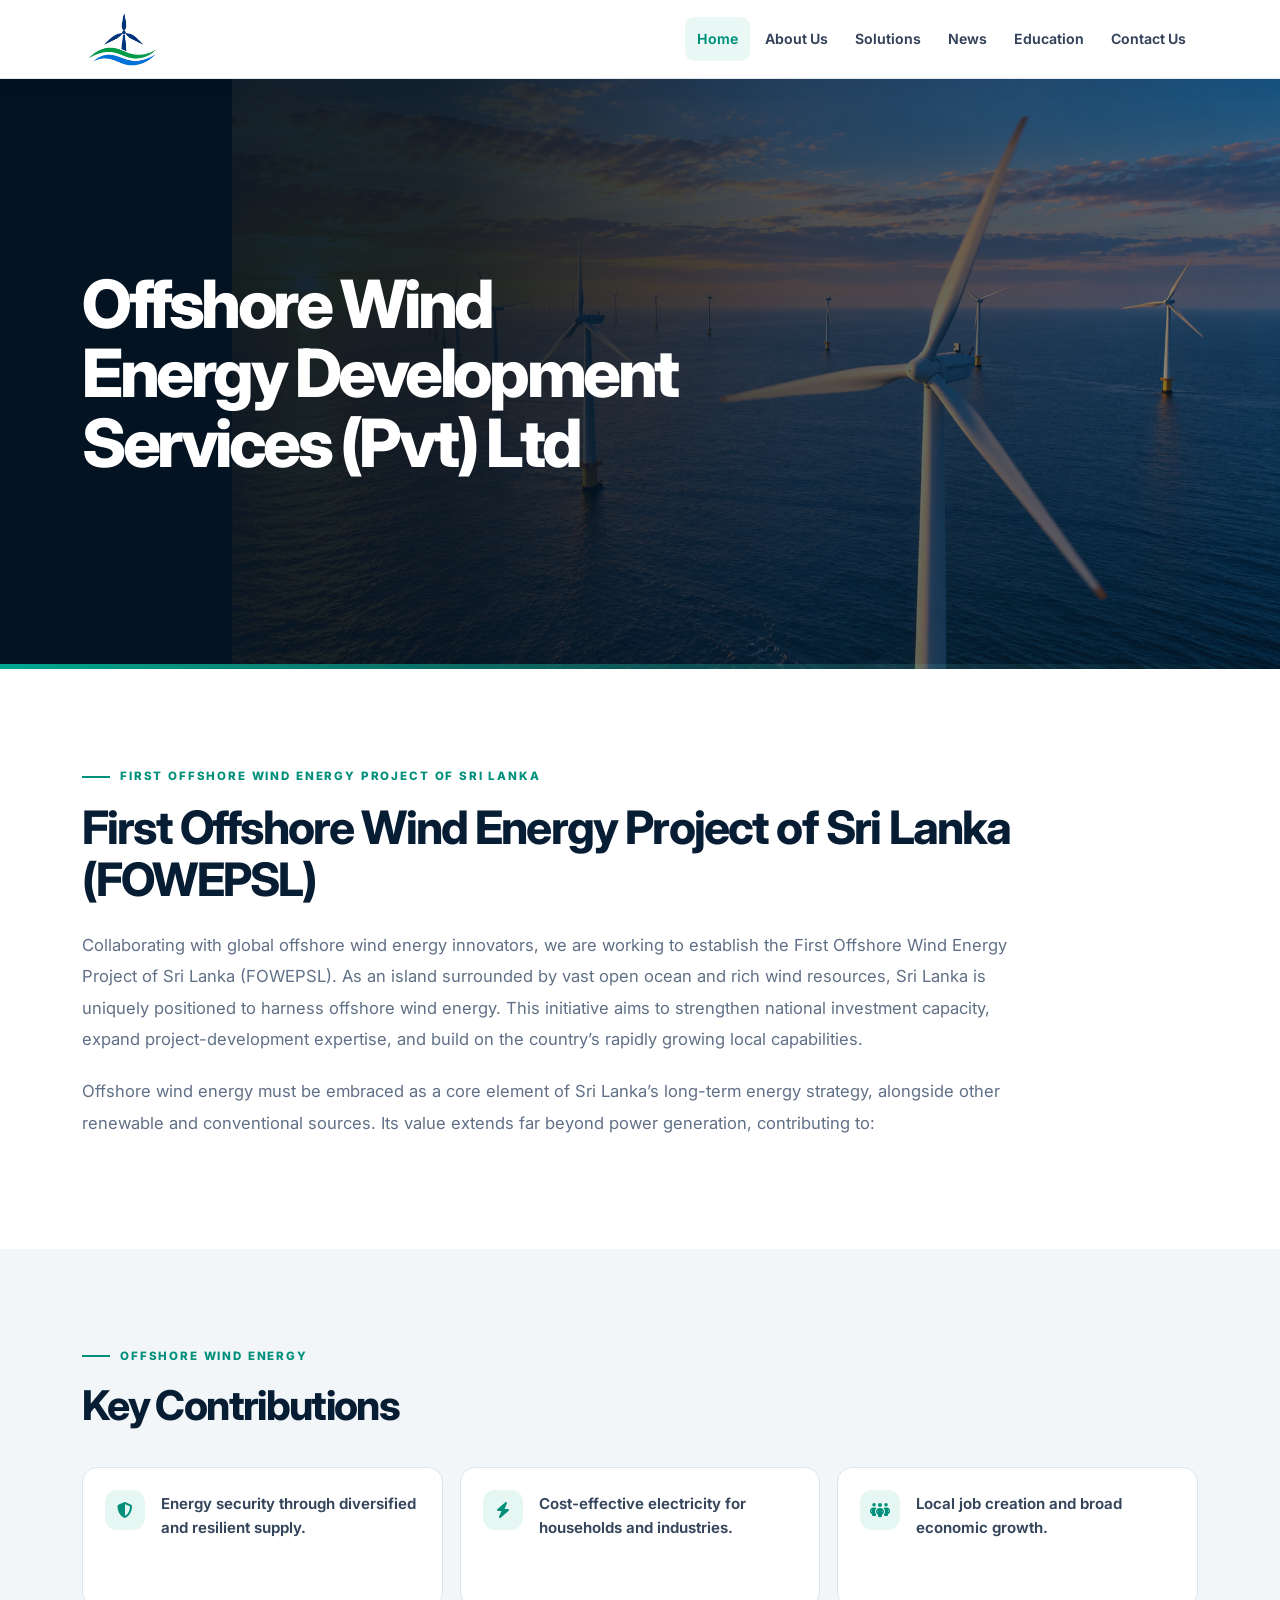
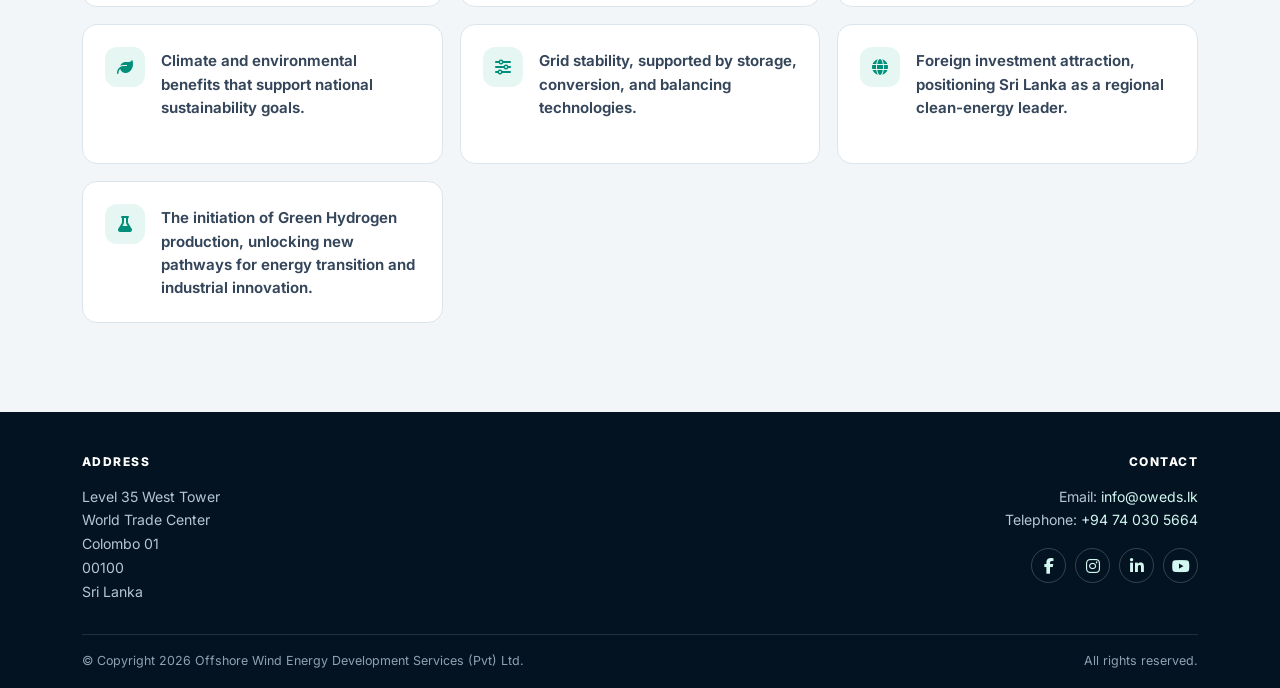
==== commit 4b2f08d6: "new update" ====
--- a/index.html
+++ b/index.html
@@ -55,14 +55,6 @@
               <i class="fa-solid fa-wind">
               </i>
             </span>
-            <span class="brand-fallback__text">
-              <span class="brand-name">
-                OWEDS
-              </span>
-              <span class="brand-caption">
-                OFFSHORE WIND ENERGY DEVELOPMENT SERVICES
-              </span>
-            </span>
           </span>
         </a>
         <nav class="primary-navigation" aria-label="Main navigation">
@@ -87,24 +79,18 @@
         </nav>
       </div>
     </header>
-    <div class="site-banner" role="banner" aria-label="Company name">
-      <p class="site-banner__title">
-        Offshore Wind Energy Development Services (Pvt) Ltd
-      </p>
-    </div>
-    <section class="hero">
-            <div class="hero-overlay"></div>
-            <div class="container">
-               <div class="hero-content">
-                  <!--<div class="hero-label">OFFSHORE WIND • SRI LANKA</div>-->
-                  <h1>
-                     Offshore Wind Energy Development <br>Services
-                     (Pvt) Ltd
-                  </h1>
-                  
-               </div>
-            </div>
-         </section>
+
+
+
+<section class="home-hero" aria-labelledby="home-hero-title">
+  <div class="container home-hero__inner">
+    <div class="home-hero__content reveal">
+      <h1 id="home-hero-title">Offshore Wind Energy Development Services (Pvt) Ltd</h1>
+      
+  </div>
+</section>
+
+
     <main id="main-content">
       <section class="section">
         <div class="container">
--- a/assets/css/style.css
+++ b/assets/css/style.css
@@ -49,7 +49,7 @@
   max-width: 100%;
   margin: 0;
   color: #fff;
-  font-size: 32px;
+  font-size: 34px;
   font-weight: 650;
   letter-spacing: .005em;
   line-height: 1.15;
@@ -117,6 +117,112 @@
 .breadcrumbs { display: flex; flex-wrap: wrap; gap: 9px; align-items: center; margin-top: 25px; color: #c2d3df; font-size: .82rem; }
 .breadcrumbs a { color: #dffaf5; text-decoration: none; }
 .breadcrumbs a:hover { text-decoration: underline; }
+
+/* Home hero: reuses the existing branded offshore-wind background image. */
+.home-hero {
+  position: relative;
+  isolation: isolate;
+  overflow: hidden;
+  color: var(--white);
+  background-color: var(--navy-dark);
+  background-image:
+    linear-gradient(90deg, rgba(4, 19, 33, .97) 0%, rgba(4, 19, 33, .90) 35%, rgba(7, 29, 52, .68) 63%, rgba(7, 29, 52, .42) 100%),
+    url("../images/hero-bg.png");
+  background-position: center, right center;
+  background-repeat: no-repeat;
+  background-size: cover, auto 100%;
+}
+.home-hero::after {
+  content: "";
+  position: absolute;
+  z-index: -1;
+  inset: auto 0 0;
+  height: 5px;
+  background: linear-gradient(90deg, var(--teal), rgba(101, 224, 205, .12) 72%, transparent);
+}
+.home-hero__inner {
+  min-height: clamp(430px, 47vw, 590px);
+  display: flex;
+  align-items: center;
+  padding-block: clamp(58px, 7vw, 92px);
+}
+.home-hero__content {
+  width: min(100%, 800px);
+  position: relative;
+}
+.home-hero .eyebrow {
+  color: var(--teal-bright);
+  margin-bottom: 22px;
+}
+.home-hero h1 {
+  max-width: 790px;
+  margin: 0;
+  color: #fff;
+  font-size: clamp(2.45rem, 5.2vw, 4.7rem);
+  line-height: 1.04;
+  letter-spacing: -.052em;
+  font-weight: 800;
+  text-wrap: balance;
+}
+.home-hero__content > p {
+  max-width: 660px;
+  margin: 24px 0 0;
+  color: #d5e2ec;
+  font-size: clamp(1rem, 1.45vw, 1.16rem);
+  line-height: 1.8;
+}
+.home-hero__actions {
+  display: flex;
+  flex-wrap: wrap;
+  align-items: center;
+  gap: 14px 24px;
+  margin-top: 30px;
+}
+.home-hero__actions .btn-oweds { min-height: 54px; padding-inline: 24px; }
+.home-hero__secondary {
+  display: inline-flex;
+  align-items: center;
+  gap: 10px;
+  padding: 12px 0;
+  color: #fff;
+  font-size: .96rem;
+  font-weight: 700;
+  text-decoration: none;
+  transition: color .2s ease;
+}
+.home-hero__secondary:hover { color: var(--teal-bright); }
+.home-hero__secondary:focus-visible,
+.home-hero__scroll:focus-visible { outline: 3px solid var(--teal-bright); outline-offset: 4px; border-radius: 4px; }
+.home-hero__footnote {
+  display: flex;
+  align-items: center;
+  gap: 10px;
+  margin-top: 34px;
+  color: #aebfce;
+  font-size: .81rem;
+  letter-spacing: .015em;
+}
+.home-hero__pulse {
+  width: 8px;
+  height: 8px;
+  flex: 0 0 8px;
+  border-radius: 50%;
+  background: var(--teal-bright);
+  box-shadow: 0 0 0 5px rgba(101, 224, 205, .12);
+}
+.home-hero__scroll {
+  position: absolute;
+  right: max(22px, calc((100vw - var(--container)) / 2));
+  bottom: 24px;
+  display: inline-flex;
+  align-items: center;
+  gap: 12px;
+  color: #d4e4ec;
+  font-size: .78rem;
+  text-decoration: none;
+}
+.home-hero__scroll:hover { color: var(--teal-bright); }
+.home-hero__scroll i { color: var(--teal-bright); }
 
 /* Common content styles */
 .section { padding: clamp(56px, 7vw, 96px) 0; }
@@ -275,6 +381,14 @@
   .brand-mark { width: 41px; height: 41px; flex-basis: 41px; }
   .brand-name { font-size: 1rem; }
   .brand-caption { font-size: .52rem; }
+  .home-hero { background-image: linear-gradient(90deg, rgba(4, 19, 33, .96) 0%, rgba(4, 19, 33, .85) 70%, rgba(7, 29, 52, .68) 100%), url("../images/hero-bg.png"); background-position: center, right center; background-size: cover, auto 100%; }
+  .home-hero__inner { min-height: 460px; padding-block: 52px 74px; }
+  .home-hero__content { max-width: 100%; }
+  .home-hero h1 { font-size: clamp(2.25rem, 9vw, 3.6rem); line-height: 1.06; }
+  .home-hero__content > p { max-width: 560px; margin-top: 18px; font-size: 1rem; line-height: 1.7; }
+  .home-hero__actions { gap: 12px 18px; margin-top: 24px; }
+  .home-hero__footnote { max-width: 370px; align-items: flex-start; margin-top: 28px; font-size: .76rem; line-height: 1.6; }
+  .home-hero__scroll { right: 16px; bottom: 16px; font-size: .72rem; }
   .page-hero { padding: 50px 0; }
   .benefits-grid { grid-template-columns: repeat(2, minmax(0,1fr)); }
   .metrics-grid { grid-template-columns: 1fr; }
@@ -287,6 +401,12 @@
 }
 @media (max-width: 420px) {
   .site-banner__title { font-size: 10px; }
+  .home-hero__inner { min-height: 430px; padding-block: 44px 70px; }
+  .home-hero .eyebrow { font-size: .64rem; letter-spacing: .12em; }
+  .home-hero h1 { font-size: clamp(2rem, 10vw, 2.65rem); }
+  .home-hero__actions .btn-oweds { min-height: 48px; padding: 12px 16px; font-size: .88rem; }
+  .home-hero__secondary { font-size: .88rem; }
+  .home-hero__scroll { gap: 7px; }
   .brand-mark { width: 35px; height: 35px; flex-basis: 35px; font-size: 1rem; }
   .brand-caption { max-width: 185px; letter-spacing: .06em; }
   .primary-navigation { column-gap: 3px; row-gap: 2px; }
@@ -357,157 +477,3 @@
   font-weight: 750;
   letter-spacing: -.04em;
 }
-
-.hero {
-
-    position: relative;
-
-    min-height: 760px;
-
-    height: 88vh;
-
-    display: flex;
-
-    align-items: center;
-
-    overflow: hidden;
-
-    background: var(--primary-color) url("../images/hero-bg.png") center/cover no-repeat;
-
-}
-
-.hero-overlay {
-
-    position: absolute;
-
-    inset: 0;
-
-    background: linear-gradient(90deg, rgba(4, 19, 33, 0.94), rgba(7, 29, 52, 0.82) 42%, rgba(7, 29, 52, 0.48));
-
-    z-index: 1;
-
-}
-
-.hero .container {
-
-    position: relative;
-
-    z-index: 2;
-
-}
-
-.hero-content {
-
-    max-width: 860px;
-
-    padding-top: 30px;
-
-}
-
-.hero-label,
-
-.section-label {
-
-    display: inline-block;
-
-    color: var(--accent-color);
-
-    font-size: 0.72rem;
-
-    font-weight: 800;
-
-    letter-spacing: 0.16em;
-
-    text-transform: uppercase;
-
-}
-
-.hero-label {
-
-    margin-bottom: 24px;
-
-    color: #8eeadd;
-
-}
-
-.hero-label::before {
-
-    content: "";
-
-    display: inline-block;
-
-    width: 34px;
-
-    height: 2px;
-
-    margin-right: 12px;
-
-    vertical-align: middle;
-
-    background: var(--accent-color);
-
-}
-
-.hero h1 {
-
-    max-width: 860px;
-
-    margin-bottom: 28px;
-
-    color: #fff;
-
-    font-size: clamp(3rem, 5vw, 5.1rem);
-
-    line-height: 1.03;
-
-    letter-spacing: -0.045em;
-
-}
-
-.hero h1 span {
-
-    display: block;
-
-    color: #69e4d1;
-
-}
-
-.hero-subtitle {
-
-    max-width: 700px;
-
-    margin-bottom: 34px;
-
-    color: #e2e8f0;
-
-    font-size: 1.2rem;
-
-    line-height: 1.8;
-
-}
-
-.hero-buttons {
-
-    display: flex;
-
-    flex-wrap: wrap;
-
-    gap: 14px;
-
-}
-
-.hero-location {
-
-    margin-top: 42px;
-
-    color: rgba(255, 255, 255, 0.65);
-
-    font-size: 0.72rem;
-
-    font-weight: 700;
-
-    letter-spacing: 0.15em;
-
-    text-transform: uppercase;
-
-}
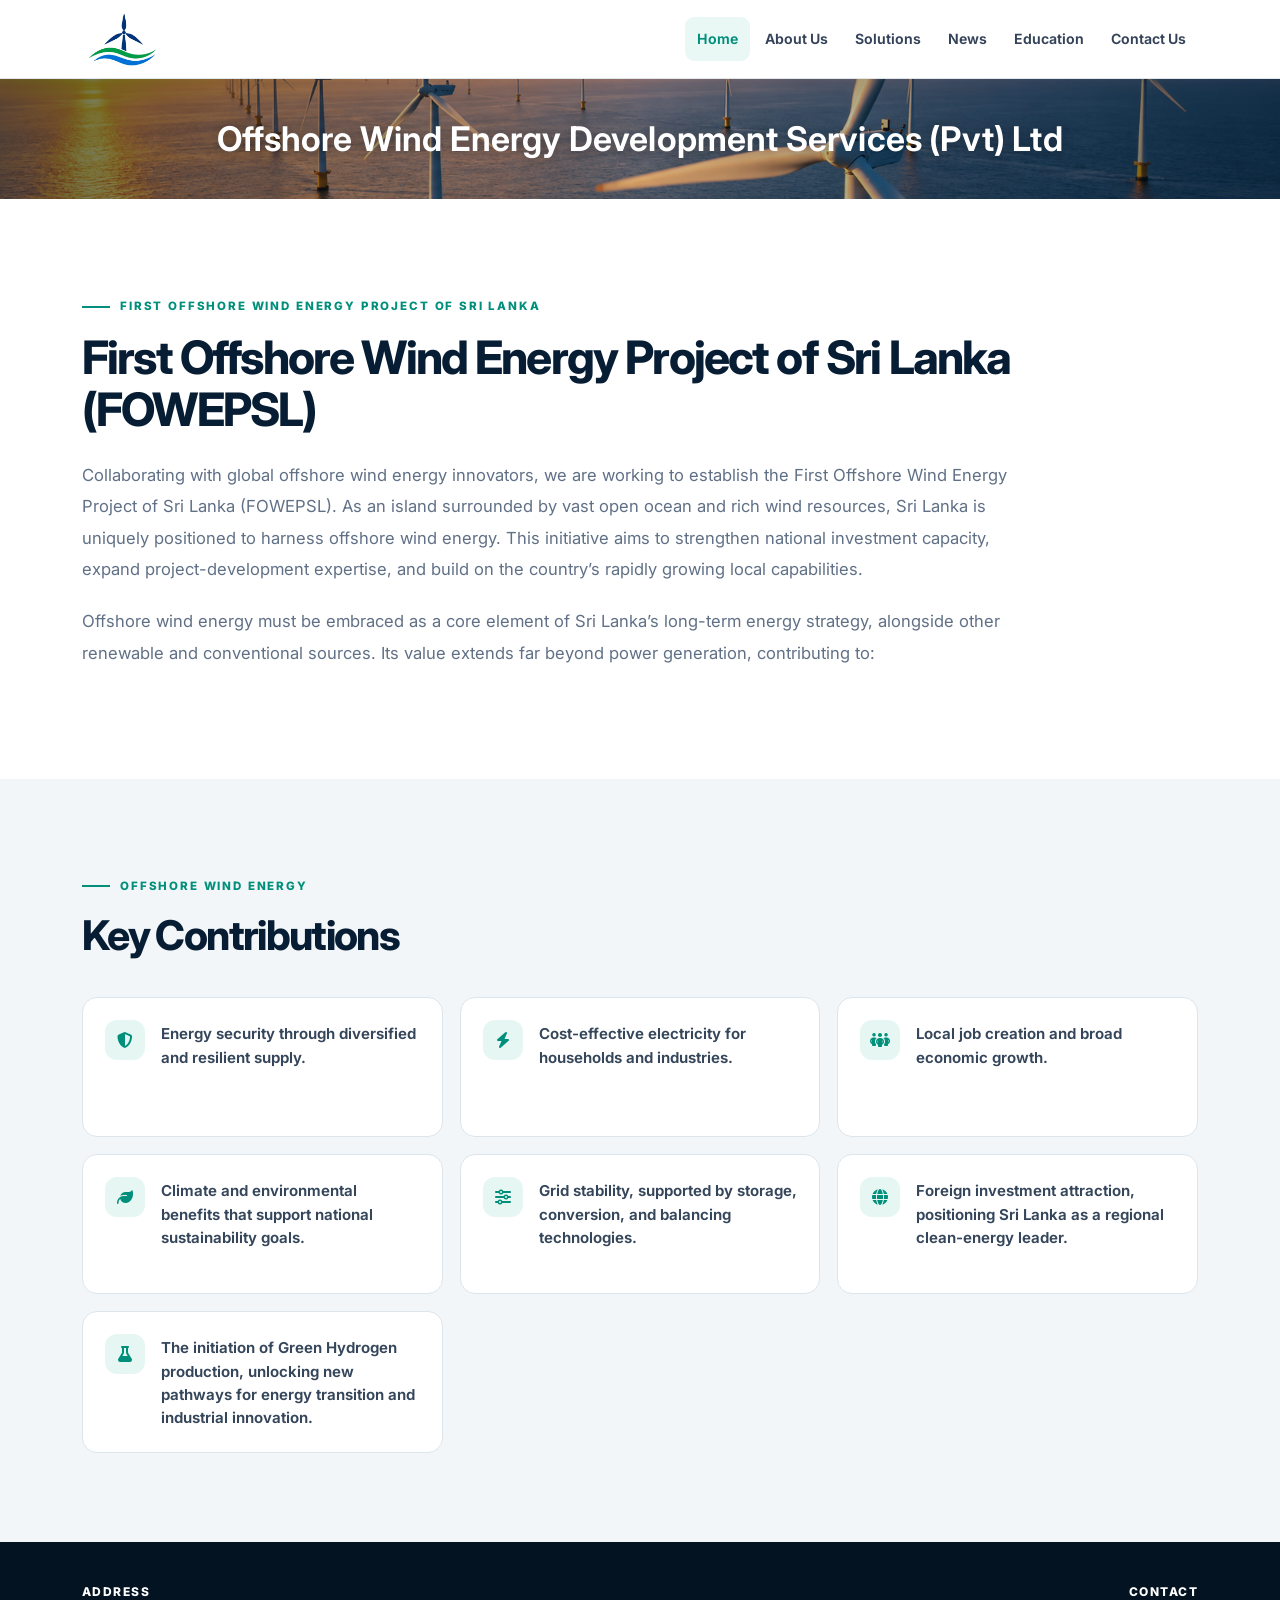
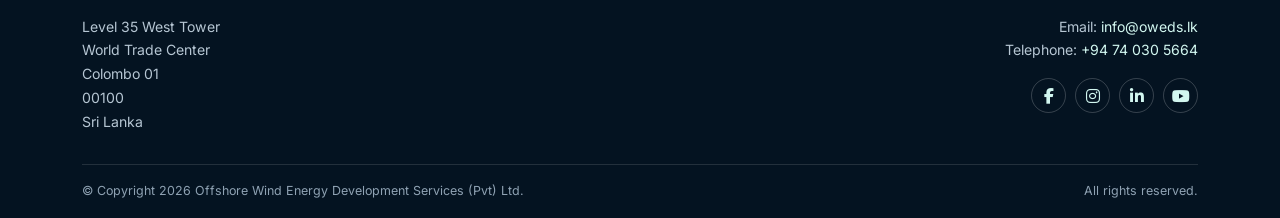
==== commit 93da4f71: "Add files via upload" ====
--- a/index.html
+++ b/index.html
@@ -50,12 +50,6 @@
       <div class="site-nav__inner container">
         <a class="brand-lockup" href="index.html" aria-label="OWEDS home">
           <img class="brand-logo" src="assets/images/oweds-logo.png" alt="Offshore Wind Energy Development Services (Pvt) Ltd" onerror="this.hidden=true; this.nextElementSibling.hidden=false;">
-          <span class="brand-fallback" hidden>
-            <span class="brand-mark" aria-hidden="true">
-              <i class="fa-solid fa-wind">
-              </i>
-            </span>
-          </span>
         </a>
         <nav class="primary-navigation" aria-label="Main navigation">
           <a class="nav-link active" href="index.html" aria-current="page">
@@ -80,15 +74,19 @@
       </div>
     </header>
 
-
-
+<div class="site-banner" role="banner" aria-label="Company name">
+      <p class="site-banner__title">
+        Offshore Wind Energy Development Services (Pvt) Ltd
+      </p>
+</div>
+<!--
 <section class="home-hero" aria-labelledby="home-hero-title">
   <div class="container home-hero__inner">
     <div class="home-hero__content reveal">
       <h1 id="home-hero-title">Offshore Wind Energy Development Services (Pvt) Ltd</h1>
       
   </div>
-</section>
+</section>-->
 
 
     <main id="main-content">
--- a/assets/css/style.css
+++ b/assets/css/style.css
@@ -127,10 +127,10 @@
   background-color: var(--navy-dark);
   background-image:
     linear-gradient(90deg, rgba(4, 19, 33, .97) 0%, rgba(4, 19, 33, .90) 35%, rgba(7, 29, 52, .68) 63%, rgba(7, 29, 52, .42) 100%),
-    url("../images/hero-bg.png");
-  background-position: center, right center;
+    url("../images/hero-bg1.png");
+  background-position: center;
   background-repeat: no-repeat;
-  background-size: cover, auto 100%;
+  background-size: cover,auto;
 }
 .home-hero::after {
   content: "";
@@ -138,7 +138,7 @@
   z-index: -1;
   inset: auto 0 0;
   height: 5px;
-  background: linear-gradient(90deg, var(--teal), rgba(101, 224, 205, .12) 72%, transparent);
+  background: linear-gradient(90deg, var(--teal), rgba(172, 197, 193, 0.12) 72%, transparent);
 }
 .home-hero__inner {
   min-height: clamp(430px, 47vw, 590px);
@@ -155,10 +155,10 @@
   margin-bottom: 22px;
 }
 .home-hero h1 {
-  max-width: 790px;
+  max-width: 1000px;
   margin: 0;
   color: #fff;
-  font-size: clamp(2.45rem, 5.2vw, 4.7rem);
+  font-size: clamp(3.25rem, 5.7vw, 4.1rem);
   line-height: 1.04;
   letter-spacing: -.052em;
   font-weight: 800;
@@ -235,7 +235,7 @@
 .section--navy .section-heading h2 { color: #fff; }
 .section--navy .section-heading p { color: #c4d0dc; }
 .prose { color: var(--muted); font-size: 1.02rem; }
-.prose p { margin-bottom: 20px; }
+.prose p { margin-bottom: 20px; text-align: center; }
 .prose p:last-child { margin-bottom: 0; }
 .surface-card { height: 100%; padding: clamp(24px, 3vw, 36px); background: #fff; border: 1px solid var(--line); border-radius: var(--radius); box-shadow: 0 10px 28px rgba(7,29,52,.035); }
 .surface-card h3 { margin: 0 0 12px; color: var(--navy); font-weight: 750; font-size: 1.23rem; line-height: 1.3; }
@@ -399,7 +399,7 @@
   .footer-bottom { align-items: flex-start; flex-direction: column; gap: 5px; padding: 13px 0; }
   .footer-bottom__rights { margin-left: 0; text-align: left; }
 }
-@media (max-width: 420px) {
+@media (max-width: 425px) {
   .site-banner__title { font-size: 10px; }
   .home-hero__inner { min-height: 430px; padding-block: 44px 70px; }
   .home-hero .eyebrow { font-size: .64rem; letter-spacing: .12em; }
@@ -417,6 +417,14 @@
   .team-card { gap: 14px; padding: 22px; }
   .team-avatar { width: 52px; height: 52px; flex-basis: 52px; }
   .page-tabs a, .page-tabs button { width: 100%; border-radius: 10px; }
+  .footer-main { grid-template-columns: 1fr; gap: 25px; padding: 32px 0 26px; }
+  .footer-contact--right { justify-self: stretch; text-align: center; }
+  .footer-contact { justify-self: stretch; text-align: center; }
+  .social-links { align-items: center; }
+  .social-links { justify-content: flex-start; }
+  .footer-bottom { align-items: flex-start; flex-direction: column; gap: 5px; padding: 13px 0; }
+  .footer-bottom { margin-left: 0; text-align: center; }
+  .footer-bottom__rights { margin-left: 0; text-align: center; }
 }
 
 /* FormSubmit honeypot: invisible to visitors and removed from keyboard navigation. */
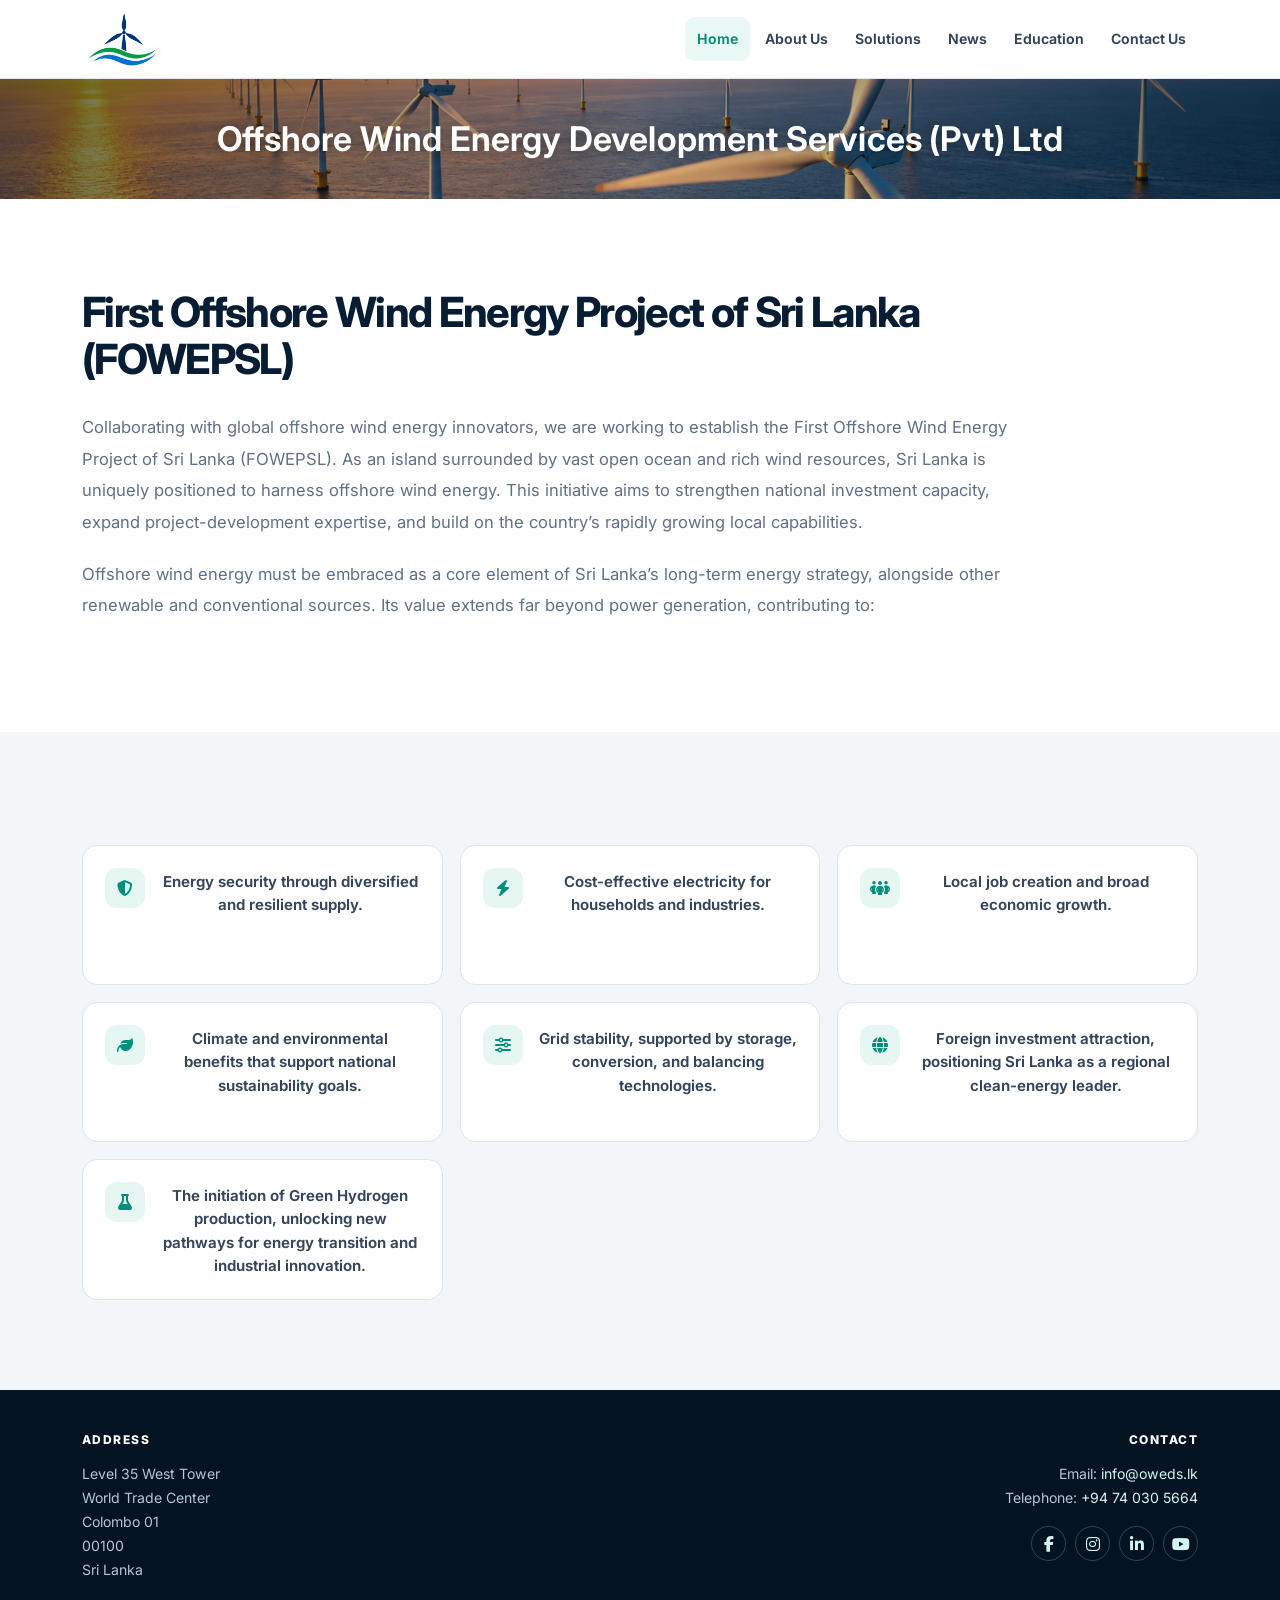
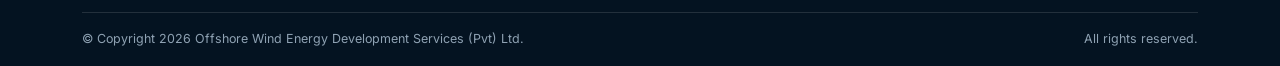
==== commit c32ff62e: "Add files via upload" ====
--- a/index.html
+++ b/index.html
@@ -92,13 +92,13 @@
     <main id="main-content">
       <section class="section">
         <div class="container">
+          
           <div class="home-copy reveal">
-            <span class="eyebrow">
-              First Offshore Wind Energy Project of Sri Lanka
-            </span>
-            <h1>
-              First Offshore Wind Energy Project of Sri Lanka (FOWEPSL)
-            </h1>
+            
+            <h2 class="section-page-title">
+            First Offshore Wind Energy Project of Sri Lanka (FOWEPSL)
+          </h2>
+        
             <p>
               Collaborating with global offshore wind energy innovators, we are working to establish the First Offshore Wind Energy Project of Sri Lanka (FOWEPSL). As an island surrounded by vast open ocean and rich wind resources, Sri Lanka is uniquely positioned to harness offshore wind energy. This initiative aims to strengthen national investment capacity, expand project-development expertise, and build on the country’s rapidly growing local capabilities.
             </p>
@@ -106,18 +106,13 @@
               Offshore wind energy must be embraced as a core element of Sri Lanka’s long-term energy strategy, alongside other renewable and conventional sources. Its value extends far beyond power generation, contributing to:
             </p>
           </div>
+          
         </div>
       </section>
       <section class="section section--soft">
         <div class="container">
-          <div class="section-heading">
-            <span class="eyebrow">
-              Offshore Wind Energy
-            </span>
-            <h2>
-              Key Contributions
-            </h2>
-          </div>
+          <center>
+
           <div class="benefits-grid">
             <article class="benefit-card">
               <span class="benefit-icon">
@@ -173,7 +168,8 @@
                 Foreign investment attraction, positioning Sri Lanka as a regional clean-energy leader.
               </p>
             </article>
-            <article class="benefit-card">
+            
+            <article class="benefit-card" algin="center">
               <span class="benefit-icon">
                 <i class="fa-solid fa-flask" aria-hidden="true">
                 </i>
@@ -182,7 +178,9 @@
                 The initiation of Green Hydrogen production, unlocking new pathways for energy transition and industrial innovation.
               </p>
             </article>
-          </div>
+        
+          </div>
+          </center>
         </div>
       </section>
     </main>
--- a/assets/css/style.css
+++ b/assets/css/style.css
@@ -109,8 +109,8 @@
   background: var(--navy) url("../images/hero-bg.png") center 46% / cover no-repeat;
 }
 .page-hero::before { content: ""; position: absolute; inset: 0; z-index: -1; background: linear-gradient(100deg, rgba(4,19,33,.93), rgba(7,29,52,.78) 56%, rgba(7,29,52,.54)); }
-.page-hero .eyebrow { color: var(--teal-bright); }
-.eyebrow { display: inline-flex; align-items: center; gap: 10px; margin-bottom: 16px; color: var(--teal-hover); text-transform: uppercase; letter-spacing: .16em; font-size: .72rem; font-weight: 800; }
+.page-hero .eyebrow { color: #041321; }
+.eyebrow { text-align: center; gap: 1px; margin-bottom: 16px; color: #041321; letter-spacing: 0.1em; font-size: 2.7rem; font-weight: 800; }
 .eyebrow::before { content: ""; width: 28px; height: 2px; background: currentColor; }
 .page-hero h1 { max-width: 900px; margin: 0; color: #fff; font-size: clamp(2.1rem, 4.7vw, 4rem); line-height: 1.08; letter-spacing: -.045em; font-weight: 750; }
 .page-hero p { max-width: 780px; margin: 20px 0 0; color: #d9e4ed; font-size: clamp(1rem, 1.3vw, 1.13rem); }
@@ -268,7 +268,7 @@
 .team-avatar { width: 64px; height: 64px; flex: 0 0 64px; display: grid; place-items: center; border-radius: 50%; color: var(--teal-bright); background: linear-gradient(145deg,var(--navy),var(--navy-mid)); font-size: 1rem; font-weight: 800; letter-spacing: .04em; }
 .team-card h3 { margin: 0 0 5px; color: var(--navy); font-size: 1.12rem; font-weight: 750; }
 .team-card p { margin: 0; color: var(--muted); font-size: .91rem; }
-.page-tabs { display: flex; flex-wrap: wrap; gap: 10px; margin: 0 0 30px; }
+.page-tabs { display: flex; flex-wrap: wrap; gap: 10px; margin: 0 0 30px; position:relative;}
 .page-tabs a, .page-tabs button {
   appearance: none; display: inline-flex; align-items: center; justify-content: center; gap: 9px;
   padding: 11px 16px; border: 1px solid var(--line); border-radius: 999px; background: #fff;
@@ -298,8 +298,8 @@
 /* News */
 .news-layout { display: grid; grid-template-columns: minmax(0, 1fr) 290px; gap: 30px; align-items: start; }
 .news-article { padding: clamp(25px, 4vw, 46px); background: #fff; border: 1px solid var(--line); border-radius: 18px; box-shadow: 0 12px 35px rgba(7,29,52,.04); }
-.news-article h2 { margin: 0 0 13px; font-size: clamp(1.7rem, 3vw, 2.35rem); line-height: 1.2; color: var(--navy); letter-spacing: -.035em; }
-.news-date { display: inline-flex; align-items: center; gap: 9px; margin-bottom: 28px; color: var(--teal-hover); font-size: .86rem; font-weight: 750; }
+.news-article h2 { margin: 0 0 13px; font-size: clamp(1.7rem, 2.7vw, 2rem); line-height: 1.2; color: var(--navy); letter-spacing: -.035em; }
+.news-date { display: inline-flex; align-items: center; gap: 9px; margin-bottom: 28px; color: #071d34; font-size: .86rem; font-weight: 750; }
 .news-article p { color: #526276; margin: 0 0 20px; }
 .news-article p:last-child { margin-bottom: 0; }
 .news-sidebar { padding: 28px; color: #fff; background: var(--navy); border-radius: 17px; }
@@ -451,7 +451,7 @@
 .section-page-title {
   margin: 0 0 28px;
   color: var(--navy);
-  font-size: clamp(2rem, 3.8vw, 3rem);
+  font-size: clamp(2rem, 3.8vw, 2.6rem);
   font-weight: 750;
   letter-spacing: -.04em;
   line-height: 1.15;
@@ -485,3 +485,29 @@
   font-weight: 750;
   letter-spacing: -.04em;
 }
+
+
+.team-avatar {
+  width: 100px;
+  height: 100px;
+  flex-shrink: 0;
+  overflow: hidden;
+  border-radius: 50%;
+  background: #eaf1f4;
+}
+
+.team-avatar img {
+  display: block;
+  width: 100%;
+  height: 100%;
+  object-fit: cover;
+  object-position: center top;
+  border-radius: 50%;
+}
+
+@media (max-width: 480px) {
+  .team-avatar {
+    width: 80px;
+    height: 80px;
+  }
+}
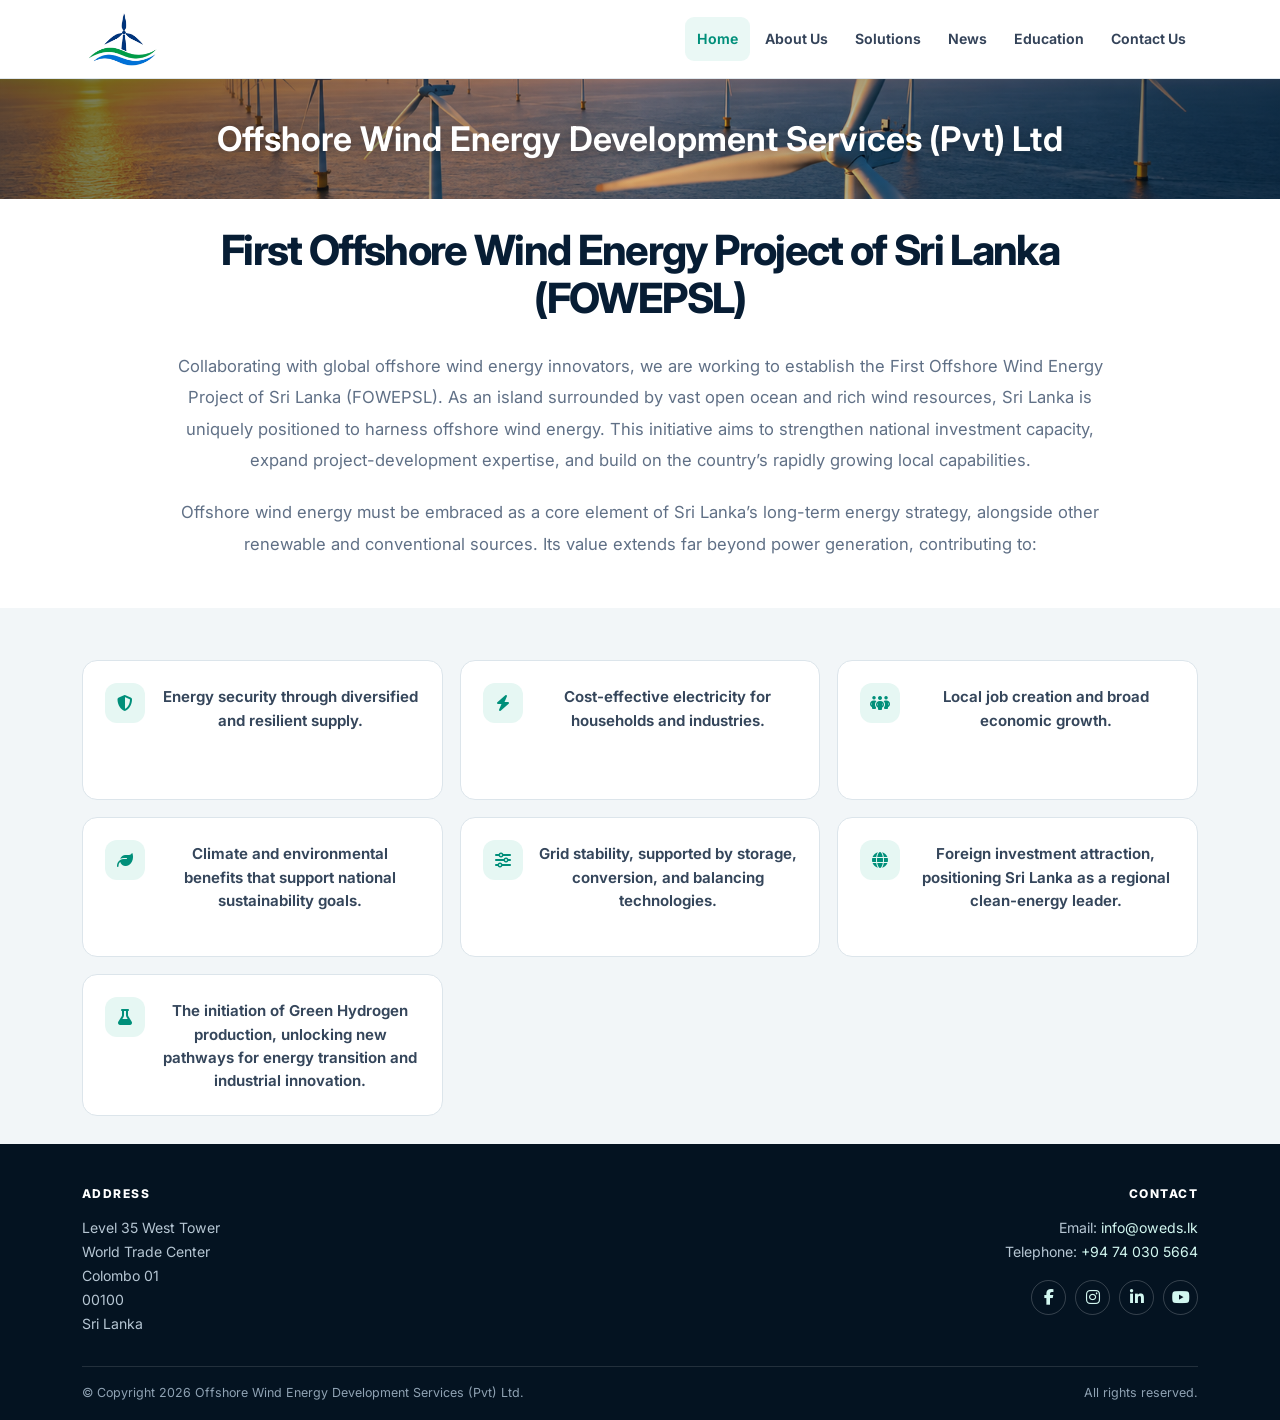
==== commit c4df0d46: "Add files via upload" ====
--- a/index.html
+++ b/index.html
@@ -92,7 +92,7 @@
     <main id="main-content">
       <section class="section">
         <div class="container">
-          
+          <center>
           <div class="home-copy reveal">
             
             <h2 class="section-page-title">
@@ -105,7 +105,7 @@
             <p>
               Offshore wind energy must be embraced as a core element of Sri Lanka’s long-term energy strategy, alongside other renewable and conventional sources. Its value extends far beyond power generation, contributing to:
             </p>
-          </div>
+          </div></center>
           
         </div>
       </section>
--- a/assets/css/style.css
+++ b/assets/css/style.css
@@ -225,7 +225,7 @@
 .home-hero__scroll i { color: var(--teal-bright); }
 
 /* Common content styles */
-.section { padding: clamp(56px, 7vw, 96px) 0; }
+.section { padding: clamp(12px, 4vw, 28px) 0; }
 .section--soft { background: var(--pale); }
 .section--navy { color: #fff; background: linear-gradient(135deg, var(--navy-dark), var(--navy)); }
 .section-heading { max-width: 830px; margin-bottom: 38px; }
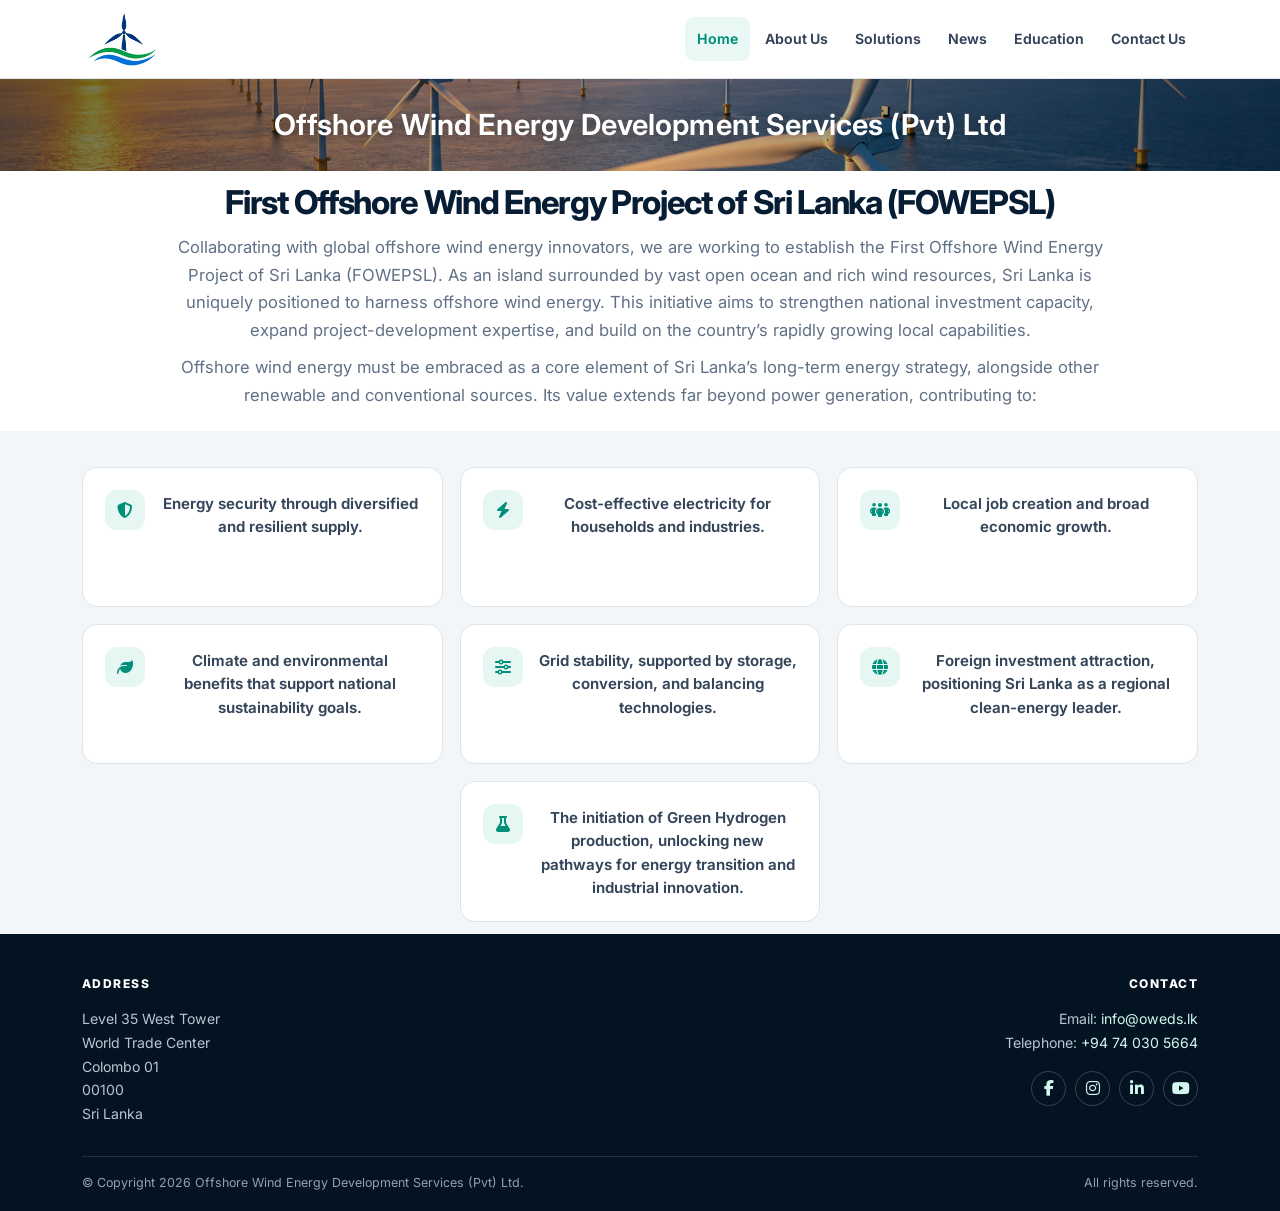
==== commit 86a33504: "Add files via upload" ====
--- a/index.html
+++ b/index.html
@@ -169,7 +169,7 @@
               </p>
             </article>
             
-            <article class="benefit-card" algin="center">
+            <article class="benefit-card benefit-card--last">
               <span class="benefit-icon">
                 <i class="fa-solid fa-flask" aria-hidden="true">
                 </i>
--- a/assets/css/style.css
+++ b/assets/css/style.css
@@ -13,6 +13,12 @@
   --shadow: 0 18px 48px rgba(7, 29, 52, .10);
   --radius: 16px;
   --container: 1200px;
+
+  /* QUICK EDIT SETTINGS — adjust these values to tune all requested pages. */
+  --page-title-size: clamp(1.55rem, 2.6vw, 2.05rem); /* Main page heading size */
+  --section-space-y: clamp(6px, 1.15vw, 12px); /* Vertical space above/below sections */
+  --education-ad-height: 90px; /* Reserved height for a standard banner advert */
+  --education-ad-gap: 14px; /* Space around an education advert */
 }
 
 *, *::before, *::after { box-sizing: border-box; }
@@ -296,15 +302,152 @@
 .callout p { margin: 0; }
 
 /* News */
-.news-layout { display: grid; grid-template-columns: minmax(0, 1fr) 290px; gap: 30px; align-items: start; }
-.news-article { padding: clamp(25px, 4vw, 46px); background: #fff; border: 1px solid var(--line); border-radius: 18px; box-shadow: 0 12px 35px rgba(7,29,52,.04); }
-.news-article h2 { margin: 0 0 13px; font-size: clamp(1.7rem, 2.7vw, 2rem); line-height: 1.2; color: var(--navy); letter-spacing: -.035em; }
-.news-date { display: inline-flex; align-items: center; gap: 9px; margin-bottom: 28px; color: #071d34; font-size: .86rem; font-weight: 750; }
-.news-article p { color: #526276; margin: 0 0 20px; }
-.news-article p:last-child { margin-bottom: 0; }
-.news-sidebar { padding: 28px; color: #fff; background: var(--navy); border-radius: 17px; }
-.news-sidebar h3 { color: #fff; margin: 0 0 12px; font-size: 1.15rem; }
-.news-sidebar p { margin: 0; color: #c6d5e0; font-size: .93rem; }
+/* =========================================
+   NEWS PAGE
+========================================= */
+
+.news-single {
+  max-width: 1100px;
+  margin: 35px auto;
+  display: flex;
+  flex-direction: column;
+  gap: 30px;
+}
+
+/* Article */
+
+.news-article {
+  width: 100%;
+  padding: clamp(22px, 4vw, 42px);
+  background: #fff;
+  border: 1px solid var(--line);
+  border-radius: 16px;
+  box-shadow: 0 12px 35px rgba(7, 29, 52, 0.04);
+}
+
+/* Article heading */
+
+.news-article-header {
+  margin-bottom: 22px;
+}
+
+.news-article-header h2 {
+  margin: 0 0 13px;
+  color: var(--navy);
+  font-size: clamp(1.5rem, 2.7vw, 2rem);
+  font-weight: 750;
+  line-height: 1.3;
+  letter-spacing: -0.035em;
+}
+
+/* Publication date */
+
+.news-date {
+  display: inline-flex;
+  align-items: center;
+  gap: 9px;
+  color: #607284;
+  font-size: 0.88rem;
+  font-weight: 650;
+}
+
+.news-date i {
+  color: #258c91;
+}
+
+/* Article introduction and paragraphs */
+
+.news-article > p,
+.news-article-content p {
+  margin: 0 0 17px;
+  color: #526276;
+  font-size: 1rem;
+  line-height: 1.85;
+  text-align: justify;
+}
+
+.news-article-content p:last-child {
+  margin-bottom: 0;
+}
+
+/* Featured image */
+
+.news-featured-image {
+  width: 100%;
+  margin: 24px 0;
+  overflow: hidden;
+  border-radius: 12px;
+  background: #edf2f5;
+}
+
+.news-featured-image img {
+  display: block;
+  width: 100%;
+  max-height: 480px;
+  aspect-ratio: 16 / 9;
+  object-fit: cover;
+  object-position: center;
+}
+
+/* Article footer */
+
+.news-article-footer {
+  display: flex;
+  align-items: center;
+  flex-wrap: wrap;
+  gap: 8px;
+  margin-top: 25px;
+  padding-top: 18px;
+  border-top: 1px solid var(--line);
+  color: #607284;
+  font-size: 0.9rem;
+}
+
+.news-article-footer strong {
+  color: var(--navy);
+}
+
+.news-article-footer a {
+  margin-left: auto;
+  color: #176879;
+  font-weight: 650;
+  text-decoration: underline;
+  text-underline-offset: 3px;
+}
+
+/* Responsive */
+
+@media (max-width: 600px) {
+  .news-single {
+    margin: 22px auto;
+    gap: 20px;
+  }
+
+  .news-article {
+    padding: 20px;
+    border-radius: 12px;
+  }
+
+  .news-article > p,
+  .news-article-content p {
+    text-align: left;
+    font-size: 0.96rem;
+    line-height: 1.75;
+    margin-bottom: 14px;
+  }
+
+  .news-featured-image {
+    margin: 18px 0;
+  }
+
+  .news-featured-image img {
+    aspect-ratio: 4 / 3;
+  }
+
+  .news-article-footer a {
+    margin-left: 0;
+  }
+}
 
 /* Contact form */
 .contact-layout { display: grid; grid-template-columns: minmax(0, .75fr) minmax(0, 1.25fr); gap: clamp(28px, 5vw, 70px); align-items: start; }
@@ -511,3 +654,945 @@
     height: 80px;
   }
 }
+
+
+
+/* =========================================
+   ABOUT US — TAB VISIBILITY
+========================================= */
+
+.tab-panel[hidden] {
+  display: none !important;
+}
+
+.tab-panel:not([hidden]) {
+  display: block;
+}
+
+/* =========================================
+   CONSULTANT ASSOCIATES
+========================================= */
+
+#consultants .consultant-content {
+  width: 100%;
+  max-width: 1100px;
+  margin: 30px auto 0;
+  color: #26394a;
+  line-height: 1.7;
+}
+
+#consultants .consultant-database-header {
+  margin: 0 0 20px;
+  padding: 0 0 14px;
+  border-bottom: 1px solid #dce5eb;
+  text-align: center;
+}
+
+#consultants .consultant-database-header h2 {
+  margin: 0;
+  color: #071d34;
+  font-size: clamp(1.5rem, 2.5vw, 2rem);
+  font-weight: 700;
+  line-height: 1.4;
+}
+
+/* Recruitment heading */
+
+#consultants .consultant-recruitment {
+  width: 100%;
+  margin: 0;
+  padding: 0;
+  border: 0;
+}
+
+#consultants .consultant-header {
+  margin: 0 0 20px;
+  padding: 5px 5px;
+  border-left: 4px solid #123b5a;
+  border-right: 4px solid #123b5a;
+  border-radius: 10px 10px 10px 10px;
+  background: #f2f6f8;
+  text-align: center;
+}
+
+#consultants .consultant-header h2,
+#consultants .consultant-header h3 {
+  margin: 0 0 10px;
+  color: #071d34;
+  font-size: clamp(1.2rem, 2.2vw, 1.8rem);
+  font-weight: 700;
+  line-height: 1.4;
+}
+
+#consultants .consultant-header h5 {
+  margin: 0;
+  color: #526779;
+  font-size: 1rem;
+  font-weight: 500;
+  line-height: 1.65;
+}
+
+/* Paragraph spacing */
+
+#consultants .consultant-intro {
+  margin: 0 0 18px;
+  padding: 0 2px;
+}
+
+#consultants .consultant-intro p {
+  margin: 0 0 10px;
+  color: #465c6e;
+  font-size: 1rem;
+  line-height: 1.7;
+}
+
+#consultants .consultant-intro p:last-child {
+  margin-bottom: 0;
+}
+
+/* Section headings */
+
+#consultants .consultant-content-section {
+  margin: 22px 0;
+  padding: 22px 0;
+  border-top: 1px solid #dce5eb;
+}
+
+#consultants .consultant-content-section > h3,
+#consultants .consultant-closing h3 {
+  margin: 0 0 12px;
+  color: #071d34;
+  font-size: 1.4rem;
+  font-weight: 700;
+  line-height: 1.4;
+}
+
+#consultants .consultant-content-section > p {
+  margin: 0 0 12px;
+  color: #526779;
+  line-height: 1.7;
+}
+
+/* Areas of expertise */
+
+#consultants .consultant-expertise-grid {
+  display: grid;
+  grid-template-columns: repeat(3, minmax(0, 1fr));
+  gap: 12px;
+  margin-top: 20px;
+}
+
+#consultants .consultant-expertise-grid > div {
+  position: relative;
+  display: flex;
+  align-items: center;
+  min-width: 0;
+  min-height: 70px;
+  padding: 14px 16px 14px 30px;
+  border: 1px solid #e0e8ed;
+  border-top: 2px solid #8abbbd;
+  border-radius: 8px;
+  background: #fff;
+  color: #30485b;
+  font-size: 0.94rem;
+  font-weight: 550;
+  line-height: 1.55;
+  overflow-wrap: anywhere;
+  transition: border-color 180ms ease, background-color 180ms ease;
+}
+
+#consultants .consultant-expertise-grid > div::before {
+  content: "";
+  position: absolute;
+  top: 50%;
+  left: 14px;
+  width: 6px;
+  height: 6px;
+  border-radius: 50%;
+  background: #258c91;
+  transform: translateY(-50%);
+}
+
+#consultants .consultant-expertise-grid > div:hover {
+  border-color: #a5c8cc;
+  background: #f7fafb;
+}
+
+/* Why join OWEDS */
+
+#consultants .consultant-benefits-grid {
+  display: grid;
+  grid-template-columns: repeat(2, minmax(0, 1fr));
+  gap: 10px;
+  margin-top: 16px;
+}
+
+#consultants .consultant-benefit-card {
+  display: flex;
+  align-items: flex-start;
+  gap: 13px;
+  min-width: 0;
+  padding: 15px;
+  border: 1px solid #e0e8ed;
+  border-radius: 9px;
+  background: #fff;
+}
+
+#consultants .consultant-benefit-mark {
+  display: inline-flex;
+  flex: 0 0 23px;
+  align-items: center;
+  justify-content: center;
+  width: 23px;
+  height: 23px;
+  border-radius: 50%;
+  background: #e8f4f2;
+  color: #237e78;
+  font-size: 0.8rem;
+  font-weight: 700;
+}
+
+#consultants .consultant-benefit-card p {
+  margin: 0;
+  color: #40576a;
+  font-size: 0.95rem;
+  line-height: 1.7;
+}
+
+/* Application section */
+
+#consultants .consultant-application {
+  display: grid;
+  grid-template-columns: minmax(0, 0.85fr) minmax(0, 1.15fr);
+  gap: 30px;
+  align-items: start;
+  margin-top: 22px;
+  padding: 26px;
+  border: 1px solid #dce5eb;
+  border-radius: 10px;
+  background: #f6f9fa;
+}
+
+#consultants .consultant-application-intro h3 {
+  margin: 0 0 12px;
+  color: #071d34;
+  font-size: 1.4rem;
+  font-weight: 700;
+}
+
+#consultants .consultant-application-intro p {
+  margin: 0;
+  color: #526779;
+  line-height: 1.7;
+}
+
+#consultants .consultant-application-intro a {
+  color: #176879;
+  font-weight: 650;
+  text-decoration: underline;
+  text-underline-offset: 3px;
+  overflow-wrap: anywhere;
+}
+
+#consultants .consultant-application-grid {
+  display: grid;
+  grid-template-columns: repeat(2, minmax(0, 1fr));
+  gap: 0 18px;
+  margin: 0;
+  padding: 0;
+  list-style: none;
+}
+
+#consultants .consultant-application-grid li {
+  padding: 8px 4px;
+  border-bottom: 1px solid #dce5eb;
+  color: #344d60;
+  font-size: 0.94rem;
+  line-height: 1.55;
+}
+
+#consultants .consultant-application-grid li::before {
+  content: "•";
+  margin-right: 9px;
+  color: #258c91;
+  font-weight: 700;
+}
+
+/* Closing section */
+
+#consultants .consultant-closing {
+  margin-top: 22px;
+  padding: 22px 26px;
+  border-radius: 10px;
+  background: #edf3f6;
+}
+
+#consultants .consultant-closing h3 {
+  margin-bottom: 10px;
+}
+
+#consultants .consultant-closing > p {
+  margin: 0;
+  color: #43596a;
+  line-height: 1.8;
+}
+
+#consultants .consultant-closing-signature {
+  display: flex;
+  flex-direction: column;
+  gap: 3px;
+  margin-top: 18px;
+}
+
+#consultants .consultant-closing-signature h3 {
+  margin: 0;
+  color: #071d34;
+  font-size: 1.15rem;
+}
+
+#consultants .consultant-closing-signature p {
+  margin: 0;
+  color: #607284;
+  font-size: 0.93rem;
+}
+
+/* Consultant profile cards */
+
+#consultants .consultant-profiles {
+  margin-top: 30px;
+  padding-top: 24px;
+  border-top: 1px solid #dce5eb;
+}
+
+#consultants .consultant-profile-grid {
+  display: grid;
+  grid-template-columns: repeat(2, minmax(0, 1fr));
+  gap: 20px;
+  margin-bottom: 30px;
+}
+
+#consultants .consultant-profile-card {
+  display: flex;
+  align-items: center;
+  gap: 20px;
+  min-width: 0;
+  padding: 22px;
+  border: 1px solid #dce5eb;
+  border-radius: 12px;
+  background: #fff;
+  color: inherit;
+  text-align: left;
+  text-decoration: none;
+  transition: border-color 180ms ease, box-shadow 180ms ease;
+}
+
+#consultants .consultant-profile-card:hover {
+  border-color: #92b4c3;
+  box-shadow: 0 8px 24px rgba(7, 29, 52, 0.08);
+}
+
+#consultants .consultant-profile-card:focus-visible {
+  outline: 3px solid rgba(42, 166, 160, 0.4);
+  outline-offset: 3px;
+}
+
+#consultants .consultant-profile-image {
+  display: block;
+  flex: 0 0 100px;
+  width: 100px;
+  height: 100px;
+  overflow: hidden;
+  border-radius: 50%;
+  background: #edf2f5;
+}
+
+#consultants .consultant-profile-image img {
+  display: block;
+  width: 100%;
+  height: 100%;
+  object-fit: cover;
+  object-position: center top;
+}
+
+#consultants .consultant-profile-info {
+  display: flex;
+  flex-direction: column;
+  align-items: flex-start;
+  min-width: 0;
+}
+
+#consultants .consultant-profile-name {
+  color: #071d34;
+  font-size: 1.08rem;
+  font-weight: 700;
+  line-height: 1.45;
+}
+
+#consultants .consultant-profile-role {
+  margin-top: 5px;
+  color: #607284;
+  font-size: 0.93rem;
+}
+
+#consultants .consultant-profile-bio {
+  margin-top: 8px;
+  color: #526779;
+  font-size: 0.91rem;
+  line-height: 1.6;
+}
+
+#consultants .consultant-card-action {
+  display: inline-flex;
+  align-items: center;
+  flex-wrap: wrap;
+  gap: 7px;
+  margin-top: 13px;
+  color: #176879;
+  font-size: 0.88rem;
+  font-weight: 650;
+}
+
+/* Consultant responsive layout */
+
+@media (max-width: 900px) {
+  #consultants .consultant-expertise-grid {
+    grid-template-columns: repeat(2, minmax(0, 1fr));
+  }
+
+  #consultants .consultant-application {
+    grid-template-columns: 1fr;
+    gap: 22px;
+  }
+}
+
+@media (max-width: 760px) {
+  #consultants .consultant-profile-grid,
+  #consultants .consultant-benefits-grid {
+    grid-template-columns: 1fr;
+  }
+}
+
+@media (max-width: 600px) {
+  #consultants .consultant-content {
+    margin-top: 22px;
+  }
+
+  #consultants .consultant-header,
+  #consultants .consultant-application,
+  #consultants .consultant-closing {
+    padding: 20px;
+  }
+
+  #consultants .consultant-expertise-grid,
+  #consultants .consultant-application-grid {
+    grid-template-columns: 1fr;
+  }
+
+  #consultants .consultant-profile-card {
+    gap: 14px;
+    padding: 16px;
+  }
+
+  #consultants .consultant-profile-image {
+    flex-basis: 76px;
+    width: 76px;
+    height: 76px;
+  }
+}
+
+/* =========================================
+   OUR PARTNERS — DEVELOPMENT SERVICES DATABASE
+========================================= */
+
+#our-partners .consultant-content {
+  width: 100%;
+  max-width: 1100px;
+  margin: 30px auto 0;
+  color: #26394a;
+  line-height: 1.7;
+}
+
+/* Database heading */
+
+#our-partners .consultant-database-header {
+  margin: 0 0 10px;
+  padding: 0 0 14px;
+  border-bottom: 1px solid #dce5eb;
+  text-align: center;
+}
+
+#our-partners .consultant-database-header h2 {
+  margin: 0;
+  color: #071d34;
+  font-size: clamp(1.5rem, 2.5vw, 2rem);
+  font-weight: 700;
+  line-height: 1.4;
+}
+
+/* Registration invitation */
+
+#our-partners .consultant-recruitment {
+  width: 100%;
+  margin: 0;
+  padding: 0;
+  border: 0;
+}
+
+#our-partners .consultant-header {
+  margin: 0 0 5px;
+  padding: 10px 18px;
+  border-left: 4px solid #123b5a;
+  border-right: 4px solid #123b5a;
+  border-radius: 10px 10px 10px 10px;
+  background: #f2f6f8;
+  text-align: left;
+}
+
+#our-partners .consultant-header h2 {
+  margin: 0;
+  color: #071d34;
+  font-size: clamp(1.2rem, 2.2vw, 1.8rem);
+  font-weight: 700;
+  line-height: 1.4;
+}
+
+/* Paragraph alignment and spacing */
+
+#our-partners .consultant-intro {
+  margin: 0 0 18px;
+  padding: 5px 10px;
+  text-align: left;
+}
+
+#our-partners .consultant-intro p {
+  margin: 0 0 10px;
+  color: #465c6e;
+  font-size: 1rem;
+  line-height: 1.7;
+  text-align: left;
+}
+
+#our-partners .consultant-intro p:last-child {
+  margin-bottom: 0;
+}
+
+/* Supply chain expertise */
+
+#our-partners .consultant-content-section {
+  width: 100%;
+  margin: 10px 0;
+  padding: 5px 0;
+  border-top: 1px solid #dce5eb;
+  text-align: left;
+}
+
+#our-partners .consultant-expertise-grid {
+  display: grid;
+  grid-template-columns: repeat(3, minmax(0, 1fr));
+  gap: 12px;
+  align-items: stretch;
+  width: 100%;
+  margin: 0;
+}
+
+#our-partners .consultant-expertise-grid > div {
+  position: relative;
+  display: flex;
+  align-items: center;
+  min-width: 0;
+  min-height: 70px;
+  margin: 0;
+  padding: 14px 16px 14px 30px;
+  border: 1px solid #e0e8ed;
+  border-top: 2px solid #8abbbd;
+  border-radius: 8px;
+  background: #fff;
+  color: #30485b;
+  font-size: 0.94rem;
+  font-weight: 550;
+  line-height: 1.55;
+  overflow-wrap: anywhere;
+  transition: border-color 180ms ease, background-color 180ms ease;
+}
+
+#our-partners .consultant-expertise-grid > div::before {
+  content: "";
+  position: absolute;
+  top: 50%;
+  left: 14px;
+  width: 6px;
+  height: 6px;
+  border-radius: 50%;
+  background: #258c91;
+  transform: translateY(-50%);
+}
+
+#our-partners .consultant-expertise-grid > div:hover {
+  border-color: #a5c8cc;
+  background: #f7fafb;
+}
+
+/* Registration contact panel */
+
+#our-partners .consultant-application {
+  width: 100%;
+  margin: 22px 0 0;
+  padding: 26px;
+  border: 1px solid #dce5eb;
+  border-radius: 10px;
+  background: #f6f9fa;
+  text-align: left;
+}
+
+#our-partners .consultant-application-intro {
+  width: 100%;
+  margin: 0;
+  padding: 0;
+}
+
+#our-partners .consultant-application-intro h3 {
+  margin: 0 0 12px;
+  color: #071d34;
+  font-size: 1.4rem;
+  font-weight: 700;
+  line-height: 1.5;
+  text-align: left;
+}
+
+#our-partners .consultant-application-intro p {
+  margin: 0;
+  color: #526779;
+  line-height: 1.7;
+  text-align: left;
+}
+
+#our-partners .consultant-application-intro a {
+  display: inline-block;
+  margin-top: 6px;
+  color: #176879;
+  font-weight: 650;
+  text-decoration: underline;
+  text-underline-offset: 3px;
+  overflow-wrap: anywhere;
+}
+
+#our-partners .consultant-application-intro a:hover {
+  color: #071d34;
+}
+
+/* Our Partners responsive layout */
+
+@media (max-width: 900px) {
+  #our-partners .consultant-expertise-grid {
+    grid-template-columns: repeat(2, minmax(0, 1fr));
+  }
+}
+
+@media (max-width: 600px) {
+  #our-partners .consultant-content {
+    margin-top: 22px;
+  }
+
+  #our-partners .consultant-database-header {
+    margin-bottom: 16px;
+  }
+
+  #our-partners .consultant-header,
+  #our-partners .consultant-application {
+    padding: 20px;
+  }
+
+  #our-partners .consultant-expertise-grid {
+    grid-template-columns: 1fr;
+    gap: 10px;
+  }
+
+  #our-partners .consultant-expertise-grid > div {
+    min-height: 58px;
+  }
+
+  #our-partners .consultant-content-section {
+    margin: 20px 0;
+    padding: 20px 0;
+  }
+
+  #our-partners .consultant-intro {
+    margin-bottom: 16px;
+  }
+
+  #our-partners .consultant-intro p {
+    margin-bottom: 8px;
+  }
+}
+
+/* Quick stylesheet guide:
+   1. Edit the colour and spacing variables in :root for site-wide adjustments.
+   2. The page-specific styles are grouped below under Home, About, Solutions,
+      News, Education and Contact comments.
+   3. The CLIENT UPDATE block at the bottom controls the newest compact layout
+      and Read more behaviour. Keep it at the end so these rules take priority.
+*/
+
+/* ========================================================================== 
+   CLIENT UPDATE — COMPACT SPACING, SMALLER TITLES & READ MORE PANELS
+   QUICK EDIT: change the four -- variables in :root near the top of this file.
+   ========================================================================== */
+
+/* Compact vertical rhythm across the requested content pages. */
+#main-content > .section {
+  padding-block: var(--section-space-y);
+}
+
+/* Smaller page titles and eyebrow-style headings on requested pages. */
+.eyebrow {
+  margin-bottom: 8px;
+  font-size: clamp(1.05rem, 1.65vw, 1.3rem);
+  letter-spacing: .07em;
+}
+.section-page-title {
+  margin-bottom: 12px;
+  font-size: var(--page-title-size);
+  line-height: 1.2;
+}
+
+/* Reduce extra margins inside content sections without changing the copy. */
+.section-heading {
+  margin-bottom: 14px;
+}
+.section-heading h2,
+.section-heading h3,
+.section-heading h4 {
+  margin-bottom: 8px;
+}
+.section-heading h3 {
+  font-size: clamp(1.2rem, 2vw, 1.55rem);
+  line-height: 1.3;
+}
+.section-heading h4 {
+  font-size: clamp(1rem, 1.55vw, 1.2rem);
+  line-height: 1.35;
+}
+.prose p,
+.home-copy p {
+  margin-bottom: 10px;
+  line-height: 1.65;
+}
+.surface-card {
+  padding: clamp(18px, 2vw, 26px);
+}
+
+/* A slightly shorter brand banner creates less dead space above page content. */
+.site-banner {
+  min-height: 92px;
+}
+.site-banner__title {
+  font-size: clamp(22px, 2.35vw, 29px);
+}
+
+/* Home: center the last benefit card on its own row at every screen size. */
+.benefit-card--last {
+  grid-column: 2;
+}
+@media (max-width: 767.98px) {
+  .benefit-card--last {
+    grid-column: 1 / -1;
+    justify-self: center;
+    width: min(100%, calc((100% - 17px) / 2));
+  }
+}
+@media (max-width: 425px) {
+  .benefit-card--last {
+    grid-column: 1;
+    width: 100%;
+  }
+}
+
+/* Read more / Read less controls shared by About, Solutions and News. */
+.read-more-toggle {
+  display: inline-flex;
+  align-items: center;
+  gap: 8px;
+  margin: 4px 0 8px;
+  padding: 0;
+  border: 0;
+  background: transparent;
+  color: var(--teal-hover);
+  font: inherit;
+  font-size: .92rem;
+  font-weight: 750;
+  line-height: 1.4;
+  cursor: pointer;
+  text-decoration: underline;
+  text-decoration-thickness: 1px;
+  text-underline-offset: 3px;
+}
+.read-more-toggle:hover {
+  color: var(--navy);
+}
+.read-more-toggle:focus-visible {
+  outline: 2px solid var(--teal);
+  outline-offset: 4px;
+  border-radius: 3px;
+}
+.read-more-toggle__icon {
+  display: inline-grid;
+  place-items: center;
+  width: 18px;
+  height: 18px;
+  border-radius: 50%;
+  background: #e8f7f3;
+  color: var(--teal-hover);
+  font-size: 1rem;
+  line-height: 1;
+  text-decoration: none;
+}
+.read-more-content[hidden] {
+  display: none !important;
+}
+.read-more-content:not([hidden]) {
+  display: block;
+  animation: read-more-reveal .22s ease-out;
+}
+@keyframes read-more-reveal {
+  from { opacity: 0; transform: translateY(-3px); }
+  to { opacity: 1; transform: translateY(0); }
+}
+
+/* About: compact the tab and database spacing around the new collapse panels. */
+.page-tabs {
+  gap: 8px;
+  margin-bottom: 14px;
+}
+#consultants .consultant-content,
+#our-partners .consultant-content {
+  margin-top: 14px;
+}
+#consultants .consultant-database-header,
+#our-partners .consultant-database-header {
+  margin-bottom: 12px;
+  padding-bottom: 9px;
+}
+#consultants .consultant-intro,
+#our-partners .consultant-intro {
+  margin-bottom: 10px;
+}
+#consultants .consultant-content-section,
+#our-partners .consultant-content-section {
+  margin-block: 10px;
+  padding-block: 8px;
+}
+#consultants .consultant-application,
+#our-partners .consultant-application {
+  margin-top: 12px;
+  padding: 18px;
+}
+#consultants .consultant-profiles {
+  margin-top: 16px;
+  padding-top: 14px;
+}
+
+/* Solutions: the first paragraph stays visible; later paragraphs open on demand. */
+.solutions-intro > p:first-child {
+  margin-bottom: 8px;
+}
+.solutions-intro .read-more-content p {
+  margin-bottom: 8px;
+}
+
+/* News: compact list/cards and show the lead paragraph as a three-line preview. */
+.news-section {
+  padding-block: var(--section-space-y);
+}
+.news-single {
+  margin-block: 12px;
+  gap: 12px;
+}
+.news-article {
+  padding: clamp(16px, 2.2vw, 24px);
+  border-radius: 12px;
+}
+.news-article-header {
+  margin-bottom: 10px;
+}
+.news-article-header h2 {
+  margin-bottom: 7px;
+  font-size: clamp(1.2rem, 2.1vw, 1.65rem);
+  line-height: 1.25;
+}
+.news-article > p {
+  display: -webkit-box;
+  overflow: hidden;
+  -webkit-box-orient: vertical;
+  -webkit-line-clamp: 3;
+  line-clamp: 3;
+  margin-bottom: 7px;
+  font-size: .96rem;
+  line-height: 1.55;
+  text-align: left;
+}
+.news-article .read-more-toggle {
+  margin-top: 2px;
+}
+.news-article .read-more-content {
+  margin-top: 8px;
+}
+.news-featured-image {
+  margin: 12px 0;
+}
+.news-article > p,
+.news-article-content p {
+  margin-bottom: 10px;
+  line-height: 1.65;
+}
+.news-article-footer {
+  margin-top: 12px;
+  padding-top: 10px;
+}
+
+/* Education: optional ad slots are hidden when empty and reserve banner height
+   automatically when an image, iframe or ad-code element is inserted. */
+.education-page-section {
+  padding-block: clamp(10px, 2vw, 18px) !important;
+}
+.education-page-section .section-page-title {
+  margin-bottom: 10px;
+}
+.education-page-section .placeholder-panel {
+  padding: clamp(20px, 3vw, 32px);
+}
+.ad-banner-slot:empty {
+  display: none;
+}
+.ad-banner-slot:not(:empty) {
+  display: flex;
+  align-items: center;
+  justify-content: center;
+  width: min(100%, 970px);
+  min-height: var(--education-ad-height);
+  margin: var(--education-ad-gap) auto;
+  text-align: center;
+}
+.ad-banner-slot img,
+.ad-banner-slot iframe {
+  display: block;
+  max-width: 100%;
+  border: 0;
+}
+
+/* Mobile refinements: keep buttons and cards compact without narrowing text. */
+@media (max-width: 767.98px) {
+  .site-banner {
+    min-height: 48px;
+  }
+  .site-banner__title {
+    font-size: clamp(11px, 3.1vw, 15px);
+  }
+  .page-tabs {
+    gap: 7px;
+    margin-bottom: 16px;
+  }
+  #consultants .consultant-content,
+  #our-partners .consultant-content {
+    margin-top: 8px;
+  }
+}
